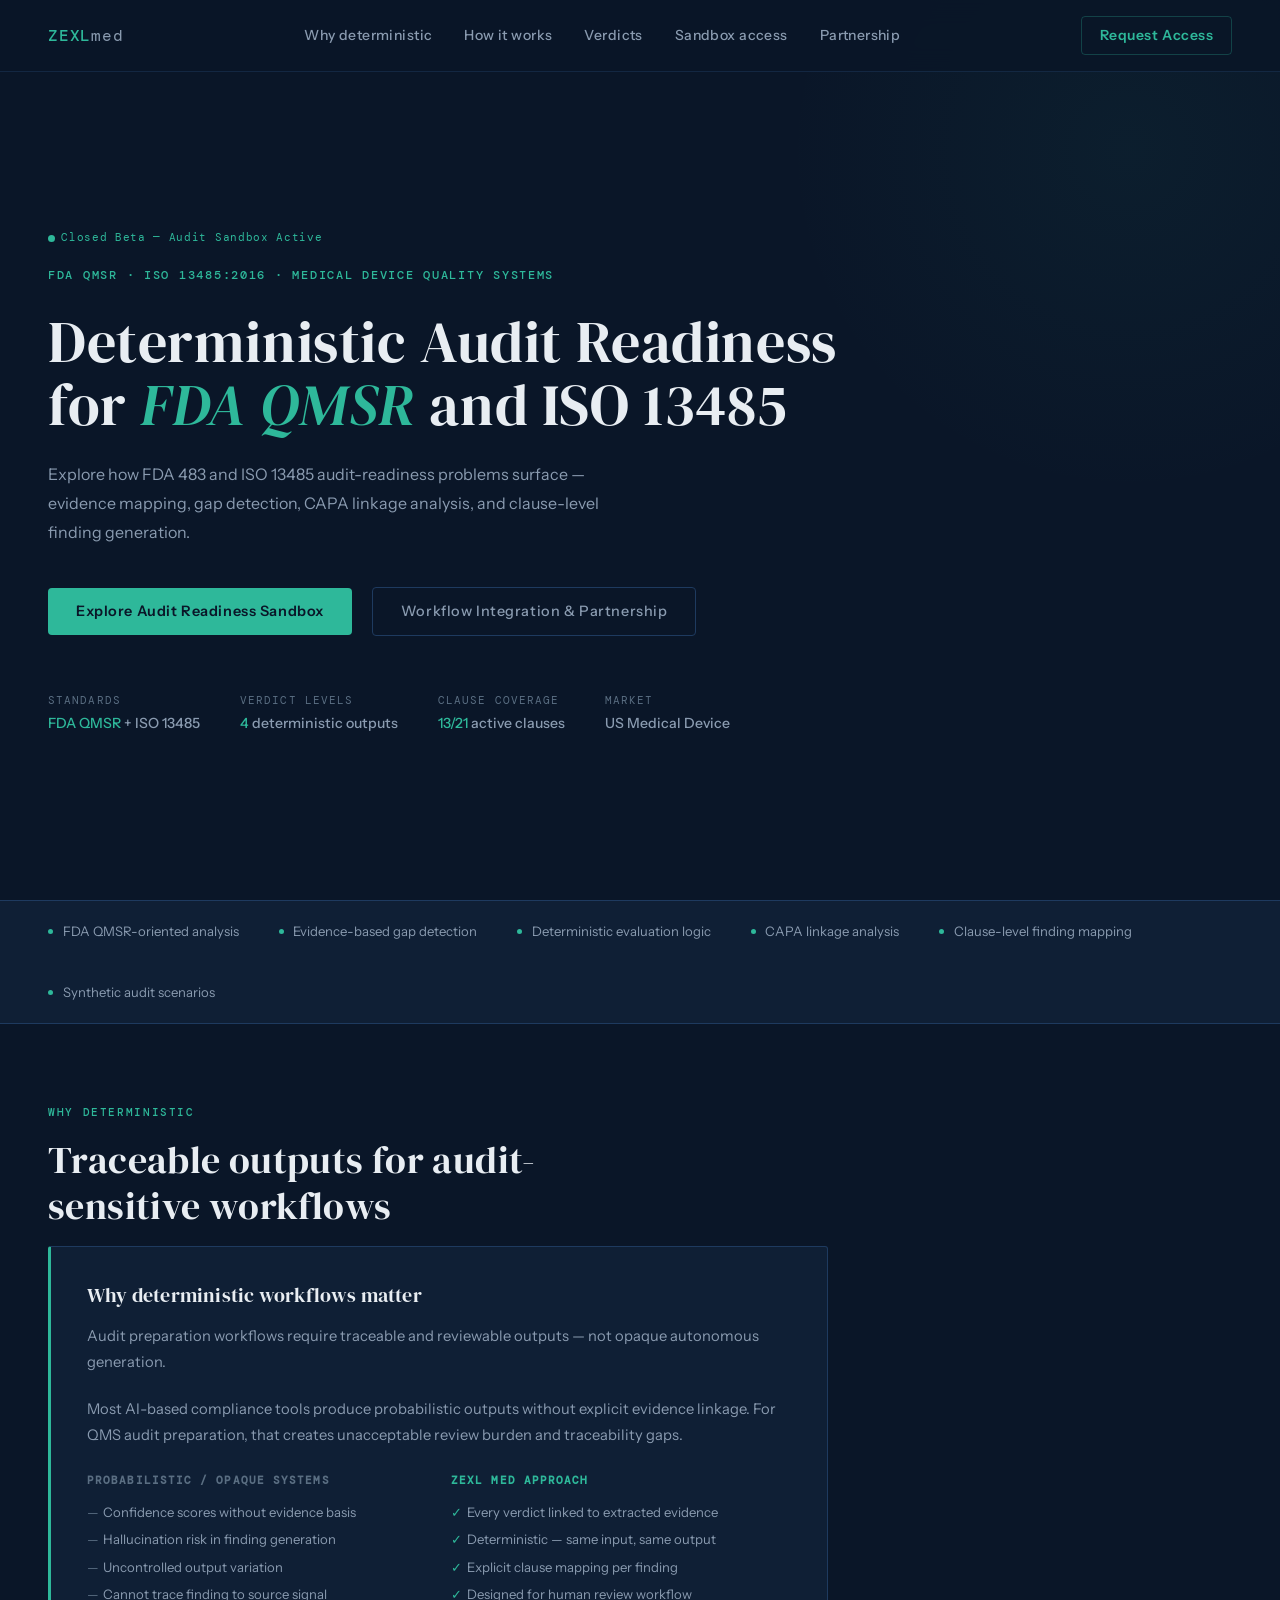
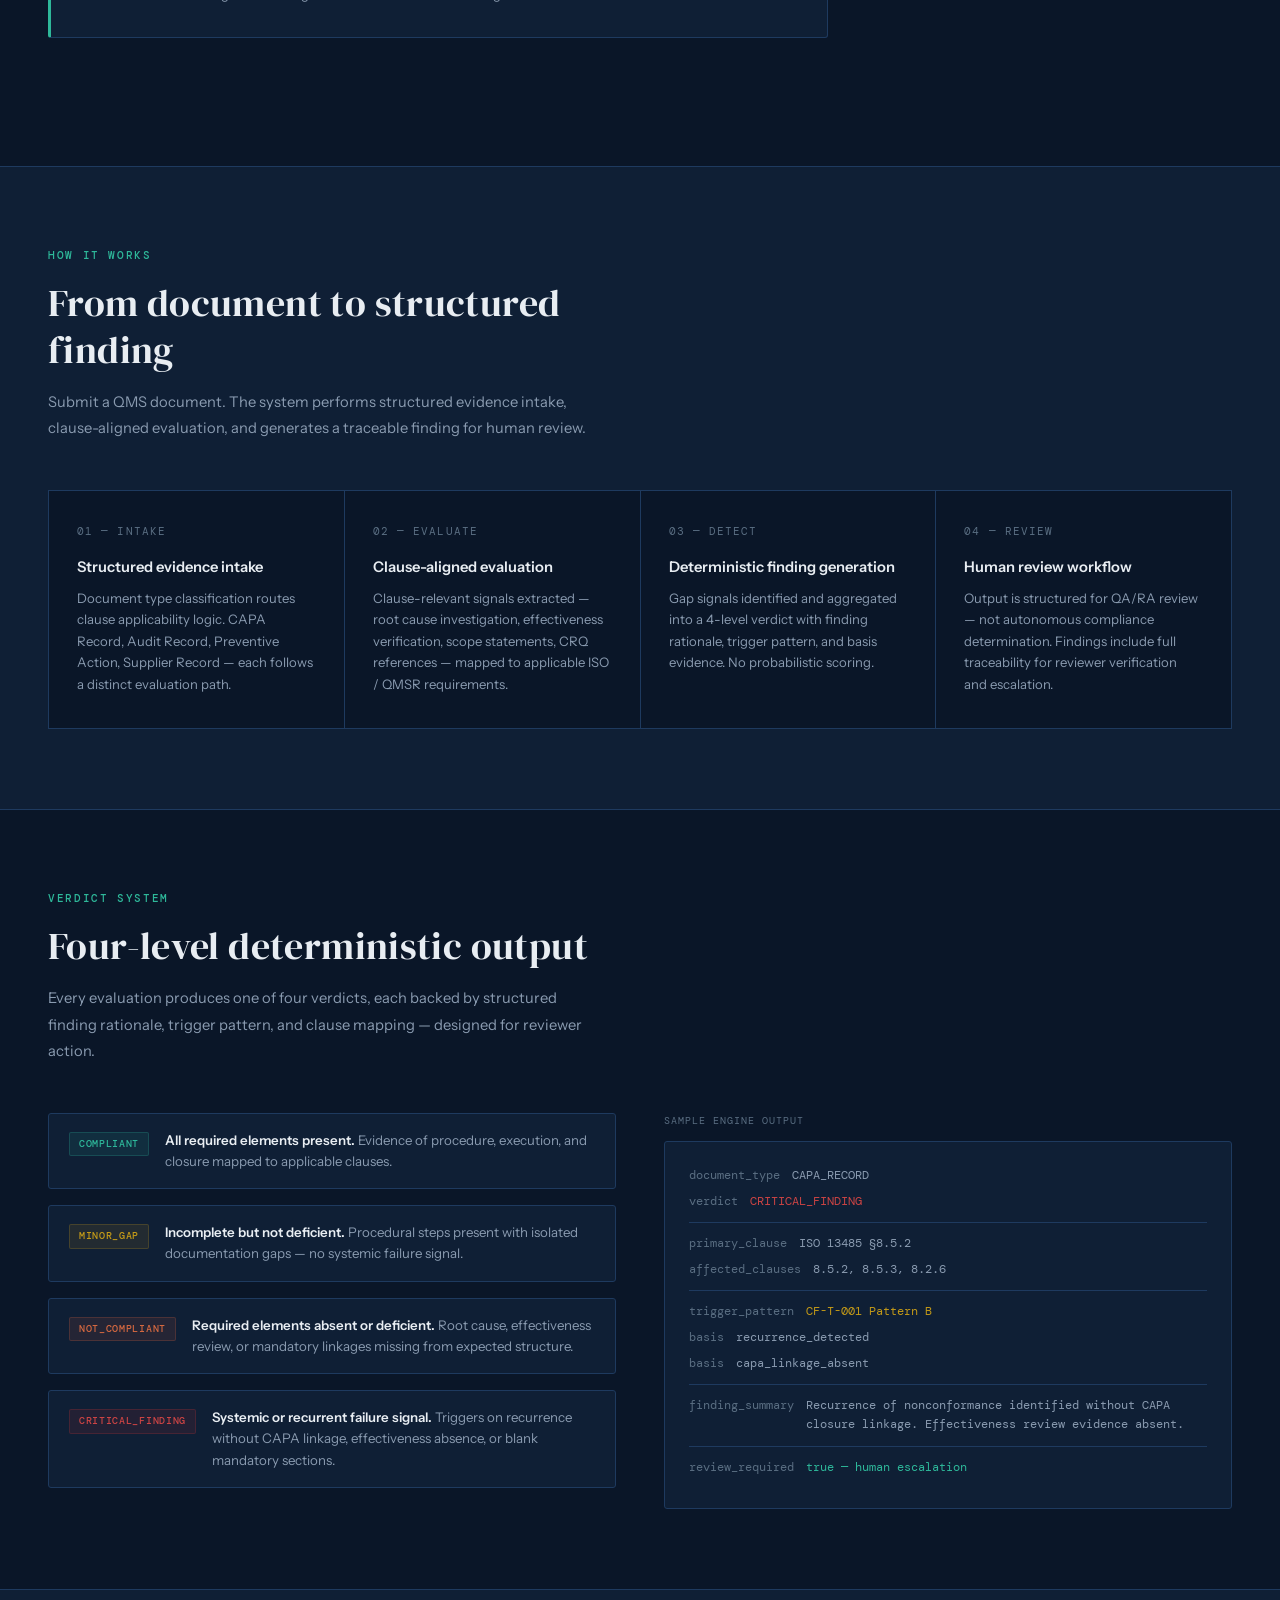
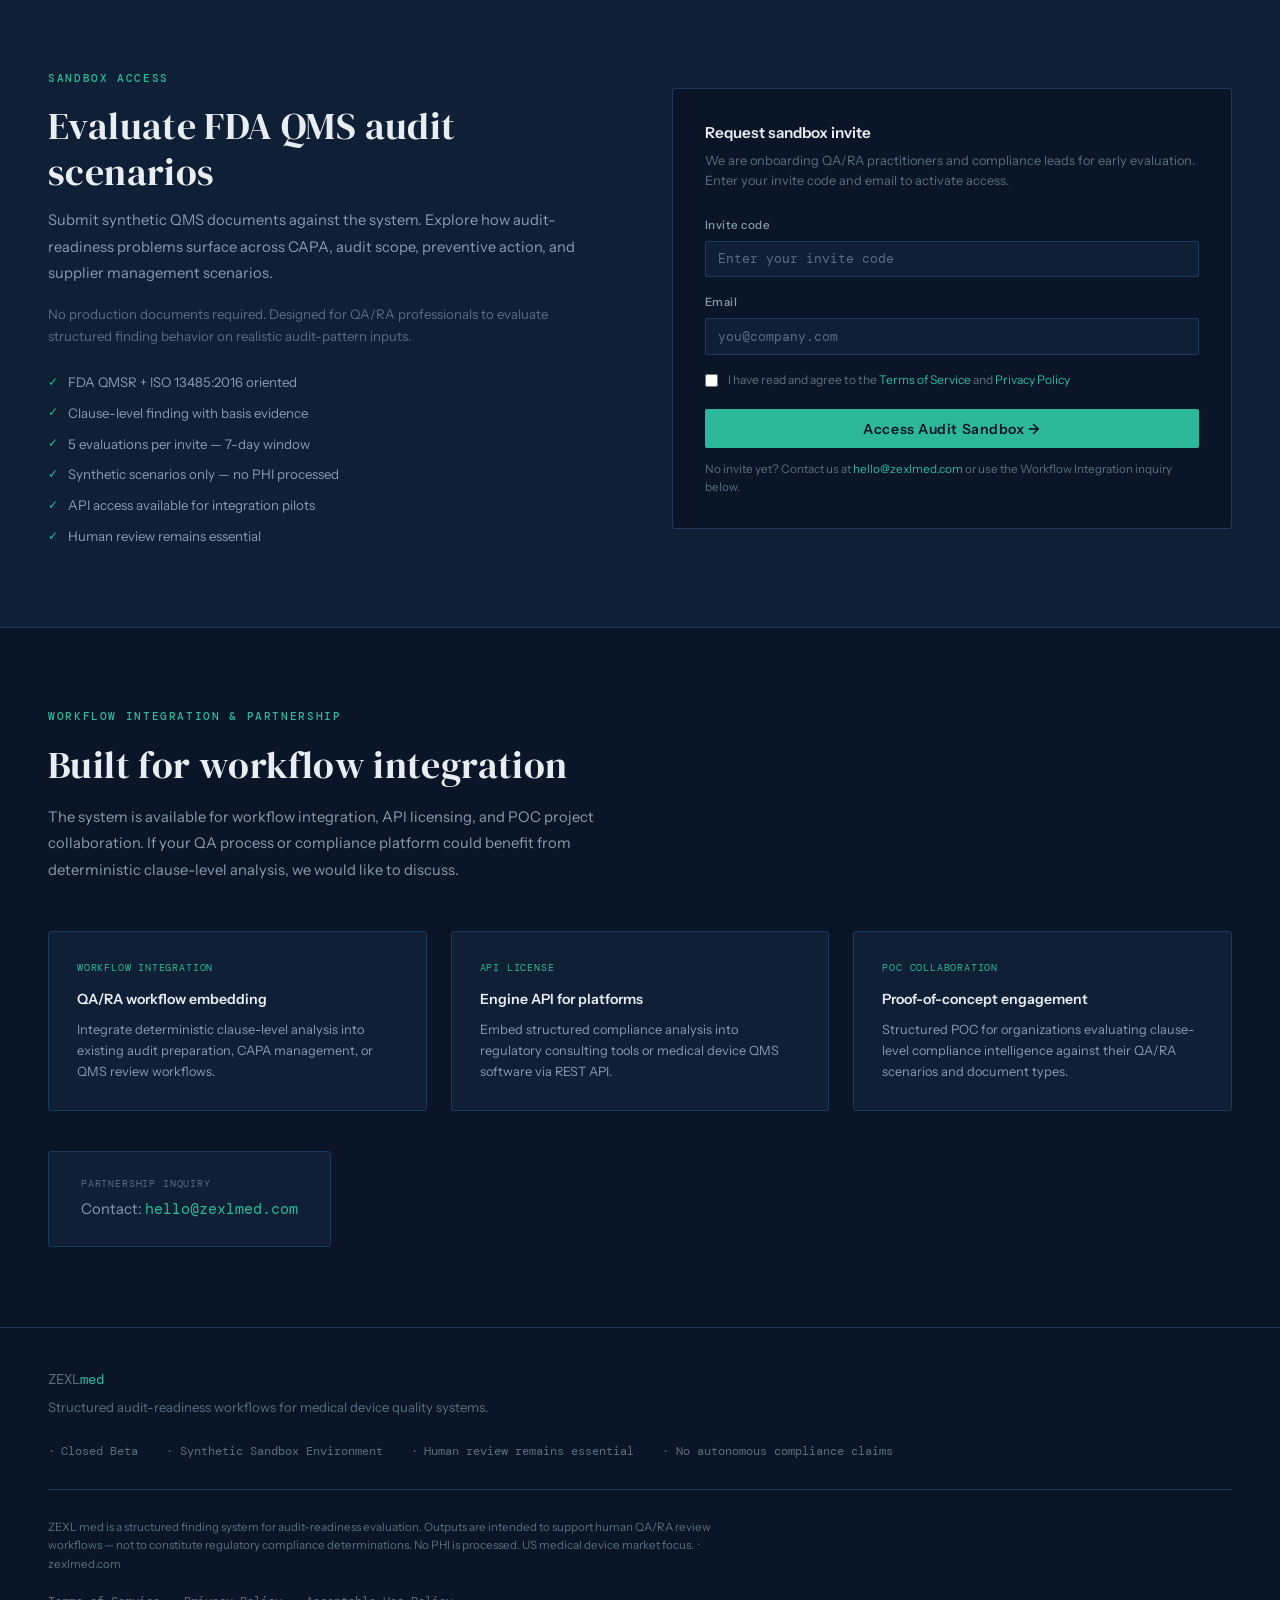
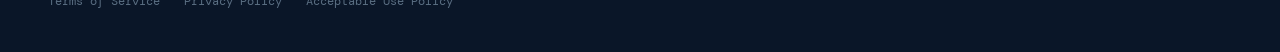
==== index.html @ 5bd6a192 "fix(app): redirect regardless of hash + auth UX clarity" ====
<!DOCTYPE html>
<html lang="en">
<head>
<meta charset="UTF-8">
<meta name="viewport" content="width=device-width, initial-scale=1.0">
<title>ZEXL med — Audit Readiness for FDA QMSR / ISO 13485</title>
<link rel="preconnect" href="https://fonts.googleapis.com">
<link href="https://fonts.googleapis.com/css2?family=DM+Serif+Display:ital@0;1&family=DM+Mono:wght@400;500&family=Instrument+Sans:wght@400;500;600&display=swap" rel="stylesheet">
<style>
*,*::before,*::after{box-sizing:border-box;margin:0;padding:0}
:root{
  --navy:#0a1628;
  --navy-mid:#112240;
  --navy-light:#1e3a5f;
  --steel:#2a4a6b;
  --accent:#2eb89a;
  --accent-dim:#25967e;
  --accent-glow:rgba(46,184,154,0.10);
  --text-primary:#e8edf2;
  --text-secondary:#8a9bb0;
  --text-muted:#5a6e82;
  --border:#1e3a5f;
  --border-accent:rgba(46,184,154,0.28);
  --card-bg:#0f1f35;
  --serif:'DM Serif Display',Georgia,serif;
  --mono:'DM Mono',monospace;
  --sans:'Instrument Sans',sans-serif;
}
html{scroll-behavior:smooth}
body{background:var(--navy);color:var(--text-primary);font-family:var(--sans);font-size:16px;line-height:1.6;min-height:100vh}

nav{position:fixed;top:0;left:0;right:0;z-index:100;display:flex;align-items:center;justify-content:space-between;padding:1rem 3rem;background:rgba(10,22,40,0.92);backdrop-filter:blur(12px);border-bottom:1px solid rgba(30,58,95,0.5)}
.nav-logo{font-family:var(--mono);font-size:1rem;font-weight:500;color:var(--accent);letter-spacing:0.05em}
.nav-logo span{color:var(--text-secondary);font-weight:400}
.nav-links{display:flex;align-items:center;gap:2rem}
.nav-links a{color:var(--text-secondary);text-decoration:none;font-size:0.875rem;font-weight:500;letter-spacing:0.03em;transition:color 0.2s}
.nav-links a:hover{color:var(--text-primary)}
.nav-cta{background:transparent;border:1px solid var(--border-accent);color:var(--accent);padding:0.45rem 1.1rem;border-radius:4px;font-family:var(--sans);font-size:0.875rem;font-weight:600;cursor:pointer;letter-spacing:0.04em;transition:all 0.2s;text-decoration:none}
.nav-cta:hover{background:var(--accent-glow)}

.hero{min-height:100vh;display:flex;flex-direction:column;justify-content:center;padding:8rem 3rem 4rem;position:relative;overflow:hidden}
.hero::before{content:'';position:absolute;top:-200px;right:-200px;width:700px;height:700px;background:radial-gradient(circle,rgba(46,184,154,0.05) 0%,transparent 70%);pointer-events:none}
.hero-eyebrow{font-family:var(--mono);font-size:0.72rem;font-weight:500;color:var(--accent);letter-spacing:0.15em;text-transform:uppercase;margin-bottom:1.5rem}
.status-pill{display:inline-flex;align-items:center;gap:0.4rem;font-family:var(--mono);font-size:0.7rem;color:var(--accent);letter-spacing:0.06em;margin-bottom:1.25rem}
.status-dot{width:7px;height:7px;border-radius:50%;background:var(--accent);animation:pulse 2.5s infinite}
@keyframes pulse{0%,100%{opacity:1}50%{opacity:0.35}}
.hero-title{font-family:var(--serif);font-size:clamp(2.4rem,4.5vw,3.75rem);font-weight:300;letter-spacing:0.01em;line-height:1.1;color:var(--text-primary);max-width:820px;margin-bottom:1.5rem}
.hero-title em{font-style:italic;color:var(--accent)}
.hero-sub{font-size:1rem;color:var(--text-secondary);max-width:560px;line-height:1.8;margin-bottom:2.5rem}
.hero-actions{display:flex;align-items:center;gap:1.25rem;flex-wrap:wrap}
.btn-primary{background:var(--accent);color:var(--navy);padding:0.75rem 1.75rem;border-radius:4px;font-family:var(--sans);font-size:0.9rem;font-weight:600;cursor:pointer;border:none;letter-spacing:0.04em;transition:all 0.2s;text-decoration:none;display:inline-block}
.btn-primary:hover{background:#35cead;transform:translateY(-1px)}
.btn-secondary{background:transparent;border:1px solid var(--border);color:var(--text-secondary);padding:0.75rem 1.75rem;border-radius:4px;font-family:var(--sans);font-size:0.9rem;font-weight:500;cursor:pointer;letter-spacing:0.04em;transition:all 0.2s;text-decoration:none;display:inline-block}
.btn-secondary:hover{border-color:var(--text-muted);color:var(--text-primary)}
.hero-meta{margin-top:3.5rem;display:flex;gap:2.5rem;flex-wrap:wrap}
.hero-meta-item{display:flex;flex-direction:column;gap:0.2rem}
.hero-meta-label{font-family:var(--mono);font-size:0.68rem;color:var(--text-muted);letter-spacing:0.1em;text-transform:uppercase}
.hero-meta-val{font-size:0.88rem;color:var(--text-secondary);font-weight:500}
.hero-meta-val .hl{color:var(--accent)}

.signal-strip{border-top:1px solid var(--border);border-bottom:1px solid var(--border);padding:1.25rem 3rem;display:flex;gap:2.5rem;flex-wrap:wrap;align-items:center;background:var(--card-bg)}
.signal-item{display:flex;align-items:center;gap:0.6rem;font-size:0.82rem;color:var(--text-secondary)}
.signal-dot{width:5px;height:5px;border-radius:50%;background:var(--accent);flex-shrink:0}

section{padding:5rem 3rem}
.section-label{font-family:var(--mono);font-size:0.68rem;font-weight:500;color:var(--accent);letter-spacing:0.15em;text-transform:uppercase;margin-bottom:1rem}
.section-title{font-family:var(--serif);font-size:clamp(1.7rem,3vw,2.4rem);font-weight:300;letter-spacing:0.01em;line-height:1.2;color:var(--text-primary);max-width:600px;margin-bottom:1rem}
.section-body{font-size:0.92rem;color:var(--text-secondary);max-width:560px;line-height:1.8;margin-bottom:3rem}

.why-box{background:var(--card-bg);border:1px solid var(--border);border-left:3px solid var(--accent);border-radius:3px;padding:2rem 2.25rem;max-width:780px;margin-bottom:3rem}
.why-box h3{font-family:var(--serif);font-size:1.25rem;font-weight:300;letter-spacing:0.01em;color:var(--text-primary);margin-bottom:0.75rem}
.why-box p{font-size:0.92rem;color:var(--text-secondary);line-height:1.8;margin-bottom:1.25rem}
.why-box p:last-child{margin-bottom:0}
.why-compare{display:grid;grid-template-columns:1fr 1fr;gap:1.5rem;margin-top:1.5rem}
.why-col h4{font-family:var(--mono);font-size:0.68rem;letter-spacing:0.1em;text-transform:uppercase;margin-bottom:0.75rem}
.why-col.bad h4{color:var(--text-muted)}
.why-col.good h4{color:var(--accent)}
.why-col ul{list-style:none;display:flex;flex-direction:column;gap:0.4rem}
.why-col ul li{font-size:0.82rem;color:var(--text-secondary);padding-left:1rem;position:relative}
.why-col ul li::before{position:absolute;left:0}
.why-col.bad ul li::before{content:'—';color:var(--text-muted)}
.why-col.good ul li::before{content:'✓';color:var(--accent)}

.how-grid{display:grid;grid-template-columns:repeat(auto-fit,minmax(220px,1fr));gap:1px;background:var(--border);border:1px solid var(--border)}
.how-card{background:var(--navy);padding:2rem 1.75rem;position:relative}
.how-num{font-family:var(--mono);font-size:0.68rem;color:var(--text-muted);letter-spacing:0.1em;margin-bottom:1rem}
.how-title{font-size:0.92rem;font-weight:600;color:var(--text-primary);margin-bottom:0.5rem}
.how-body{font-size:0.82rem;color:var(--text-secondary);line-height:1.65}
.how-card::after{content:'';position:absolute;bottom:0;left:0;right:0;height:2px;background:transparent;transition:background 0.3s}
.how-card:hover::after{background:var(--accent)}

.verdict-layout{display:grid;grid-template-columns:1fr 1fr;gap:3rem;align-items:start}
.verdict-list{display:flex;flex-direction:column;gap:1rem}
.verdict-item{display:flex;align-items:flex-start;gap:1rem;padding:1rem 1.25rem;background:var(--card-bg);border:1px solid var(--border);border-radius:3px;transition:border-color 0.2s}
.verdict-item:hover{border-color:var(--steel)}
.verdict-badge{font-family:var(--mono);font-size:0.63rem;font-weight:500;letter-spacing:0.07em;padding:0.2rem 0.55rem;border-radius:2px;flex-shrink:0;margin-top:2px}
.v-compliant{background:rgba(46,184,154,0.1);color:var(--accent);border:1px solid rgba(46,184,154,0.22)}
.v-minor{background:rgba(210,160,20,0.1);color:#c49a18;border:1px solid rgba(210,160,20,0.2)}
.v-not{background:rgba(230,100,60,0.1);color:#d46840;border:1px solid rgba(230,100,60,0.2)}
.v-critical{background:rgba(210,50,50,0.1);color:#cc4444;border:1px solid rgba(210,50,50,0.2)}
.verdict-desc{font-size:0.83rem;color:var(--text-secondary);line-height:1.6}
.verdict-desc strong{color:var(--text-primary);font-weight:600}
.output-panel{background:var(--card-bg);border:1px solid var(--border);border-radius:3px;padding:1.5rem;font-family:var(--mono);font-size:0.78rem;color:var(--text-secondary)}
.output-panel .line{display:flex;gap:0.75rem;margin-bottom:0.45rem;line-height:1.5}
.output-panel .key{color:var(--text-muted);flex-shrink:0}
.output-panel .val.accent{color:var(--accent)}
.output-panel .val.warn{color:#c49a18}
.output-panel .val.danger{color:#cc4444}
.output-panel .divider{border:none;border-top:1px solid var(--border);margin:0.7rem 0}
.output-label{font-family:var(--mono);font-size:0.63rem;color:var(--text-muted);letter-spacing:0.1em;text-transform:uppercase;margin-bottom:0.75rem}

.access-section{background:var(--card-bg);border-top:1px solid var(--border);border-bottom:1px solid var(--border)}
.access-inner{display:grid;grid-template-columns:1fr 1fr;gap:4rem;align-items:center}
.access-form{background:var(--navy);border:1px solid var(--border);border-radius:3px;padding:2rem}
.form-title{font-size:0.95rem;font-weight:600;color:var(--text-primary);margin-bottom:0.35rem}
.form-sub{font-size:0.8rem;color:var(--text-muted);margin-bottom:1.5rem;line-height:1.6}
.field{margin-bottom:1rem}
.field label{display:block;font-size:0.72rem;font-weight:500;color:var(--text-secondary);margin-bottom:0.4rem;letter-spacing:0.04em}
.field input{width:100%;background:var(--card-bg);border:1px solid var(--border);border-radius:2px;padding:0.55rem 0.75rem;font-family:var(--mono);font-size:0.82rem;color:var(--text-primary);outline:none;transition:border-color 0.2s}
.field input:focus{border-color:var(--border-accent)}
.field input::placeholder{color:var(--text-muted)}
.btn-form{width:100%;background:var(--accent);color:var(--navy);padding:0.65rem;border:none;border-radius:2px;font-family:var(--sans);font-size:0.875rem;font-weight:600;cursor:pointer;letter-spacing:0.04em;transition:background 0.2s;margin-top:0.25rem}
.btn-form:hover{background:#35cead}
.form-note{font-size:0.73rem;color:var(--text-muted);margin-top:0.75rem;line-height:1.55}
.access-badges{display:flex;flex-direction:column;gap:0.6rem;margin-top:1.5rem}
.access-badge{display:flex;align-items:center;gap:0.65rem;font-size:0.83rem;color:var(--text-secondary)}
.access-badge::before{content:'✓';font-family:var(--mono);color:var(--accent);font-size:0.78rem;font-weight:500}

.partnership-grid{display:grid;grid-template-columns:repeat(auto-fit,minmax(240px,1fr));gap:1.5rem;margin-top:2.5rem}
.partner-card{background:var(--card-bg);border:1px solid var(--border);border-radius:3px;padding:1.75rem;transition:border-color 0.2s}
.partner-card:hover{border-color:var(--steel)}
.partner-card h4{font-size:0.88rem;font-weight:600;color:var(--text-primary);margin-bottom:0.5rem}
.partner-card p{font-size:0.8rem;color:var(--text-secondary);line-height:1.65}
.partner-tag{font-family:var(--mono);font-size:0.63rem;color:var(--accent);letter-spacing:0.08em;margin-bottom:0.75rem}

footer{padding:2.5rem 3rem;border-top:1px solid var(--border)}
.footer-top{display:flex;justify-content:space-between;align-items:flex-start;flex-wrap:wrap;gap:1.5rem;margin-bottom:1.75rem;padding-bottom:1.75rem;border-bottom:1px solid var(--border)}
.footer-logo{font-family:var(--mono);font-size:0.9rem;color:var(--text-muted)}
.footer-logo span{color:var(--accent)}
.footer-tagline{font-size:0.82rem;color:var(--text-muted);margin-top:0.35rem}
.footer-trust{display:flex;flex-wrap:wrap;gap:0.75rem 1.75rem}
.trust-item{font-size:0.75rem;color:var(--text-muted);font-family:var(--mono);display:flex;align-items:center;gap:0.4rem}
.trust-item::before{content:'·';color:var(--text-muted)}
.footer-bottom{font-size:0.72rem;color:var(--text-muted);line-height:1.6;max-width:700px}

#toast{position:fixed;bottom:2rem;right:2rem;background:var(--accent);color:var(--navy);padding:0.75rem 1.25rem;border-radius:4px;font-family:var(--mono);font-size:0.78rem;font-weight:500;opacity:0;transform:translateY(8px);transition:all 0.3s;pointer-events:none;z-index:200}
#toast.show{opacity:1;transform:translateY(0)}

@media(max-width:768px){
  nav{padding:1rem 1.5rem}
  .hero,.access-section,section,footer{padding-left:1.5rem;padding-right:1.5rem}
  .signal-strip{padding:1rem 1.5rem}
  .verdict-layout,.access-inner,.why-compare{grid-template-columns:1fr}
  .nav-links{display:none}
  .footer-top{flex-direction:column}
}
</style>
</head>
<body>

<nav>
  <div class="nav-logo">ZEXL<span>med</span></div>
  <div class="nav-links">
    <a href="#why">Why deterministic</a>
    <a href="#how">How it works</a>
    <a href="#verdicts">Verdicts</a>
    <a href="#access">Sandbox access</a>
    <a href="#partner">Partnership</a>
  </div>
  <a href="#access" class="nav-cta">Request Access</a>
</nav>

<section class="hero">
  <div class="status-pill"><span class="status-dot"></span>Closed Beta — Audit Sandbox Active</div>
  <div class="hero-eyebrow">FDA QMSR · ISO 13485:2016 · Medical Device Quality Systems</div>
  <h1 class="hero-title">Deterministic Audit Readiness<br>for <em>FDA QMSR</em> and ISO 13485</h1>
  <p class="hero-sub">Explore how FDA 483 and ISO 13485 audit-readiness problems surface — evidence mapping, gap detection, CAPA linkage analysis, and clause-level finding generation.</p>
  <div class="hero-actions">
    <a href="#access" class="btn-primary">Explore Audit Readiness Sandbox</a>
    <a href="#partner" class="btn-secondary">Workflow Integration &amp; Partnership</a>
  </div>
  <div class="hero-meta">
    <div class="hero-meta-item">
      <span class="hero-meta-label">Standards</span>
      <span class="hero-meta-val"><span class="hl">FDA QMSR</span> + ISO 13485</span>
    </div>
    <div class="hero-meta-item">
      <span class="hero-meta-label">Verdict levels</span>
      <span class="hero-meta-val"><span class="hl">4</span> deterministic outputs</span>
    </div>
    <div class="hero-meta-item">
      <span class="hero-meta-label">Clause coverage</span>
      <span class="hero-meta-val"><span class="hl">13/21</span> active clauses</span>
    </div>
    <div class="hero-meta-item">
      <span class="hero-meta-label">Market</span>
      <span class="hero-meta-val">US Medical Device</span>
    </div>
  </div>
</section>

<div class="signal-strip">
  <div class="signal-item"><span class="signal-dot"></span>FDA QMSR-oriented analysis</div>
  <div class="signal-item"><span class="signal-dot"></span>Evidence-based gap detection</div>
  <div class="signal-item"><span class="signal-dot"></span>Deterministic evaluation logic</div>
  <div class="signal-item"><span class="signal-dot"></span>CAPA linkage analysis</div>
  <div class="signal-item"><span class="signal-dot"></span>Clause-level finding mapping</div>
  <div class="signal-item"><span class="signal-dot"></span>Synthetic audit scenarios</div>
</div>

<section id="why">
  <div class="section-label">Why deterministic</div>
  <h2 class="section-title">Traceable outputs for audit-sensitive workflows</h2>
  <div class="why-box">
    <h3>Why deterministic workflows matter</h3>
    <p>Audit preparation workflows require traceable and reviewable outputs — not opaque autonomous generation.</p>
    <p>Most AI-based compliance tools produce probabilistic outputs without explicit evidence linkage. For QMS audit preparation, that creates unacceptable review burden and traceability gaps.</p>
    <div class="why-compare">
      <div class="why-col bad">
        <h4>Probabilistic / opaque systems</h4>
        <ul>
          <li>Confidence scores without evidence basis</li>
          <li>Hallucination risk in finding generation</li>
          <li>Uncontrolled output variation</li>
          <li>Cannot trace finding to source signal</li>
        </ul>
      </div>
      <div class="why-col good">
        <h4>ZEXL med approach</h4>
        <ul>
          <li>Every verdict linked to extracted evidence</li>
          <li>Deterministic — same input, same output</li>
          <li>Explicit clause mapping per finding</li>
          <li>Designed for human review workflow</li>
        </ul>
      </div>
    </div>
  </div>
</section>

<section id="how" style="background:var(--card-bg);border-top:1px solid var(--border);border-bottom:1px solid var(--border)">
  <div class="section-label">How it works</div>
  <h2 class="section-title">From document to structured finding</h2>
  <p class="section-body">Submit a QMS document. The system performs structured evidence intake, clause-aligned evaluation, and generates a traceable finding for human review.</p>
  <div class="how-grid">
    <div class="how-card">
      <div class="how-num">01 — INTAKE</div>
      <div class="how-title">Structured evidence intake</div>
      <div class="how-body">Document type classification routes clause applicability logic. CAPA Record, Audit Record, Preventive Action, Supplier Record — each follows a distinct evaluation path.</div>
    </div>
    <div class="how-card">
      <div class="how-num">02 — EVALUATE</div>
      <div class="how-title">Clause-aligned evaluation</div>
      <div class="how-body">Clause-relevant signals extracted — root cause investigation, effectiveness verification, scope statements, CRQ references — mapped to applicable ISO / QMSR requirements.</div>
    </div>
    <div class="how-card">
      <div class="how-num">03 — DETECT</div>
      <div class="how-title">Deterministic finding generation</div>
      <div class="how-body">Gap signals identified and aggregated into a 4-level verdict with finding rationale, trigger pattern, and basis evidence. No probabilistic scoring.</div>
    </div>
    <div class="how-card">
      <div class="how-num">04 — REVIEW</div>
      <div class="how-title">Human review workflow</div>
      <div class="how-body">Output is structured for QA/RA review — not autonomous compliance determination. Findings include full traceability for reviewer verification and escalation.</div>
    </div>
  </div>
</section>

<section id="verdicts">
  <div class="section-label">Verdict system</div>
  <h2 class="section-title">Four-level deterministic output</h2>
  <p class="section-body">Every evaluation produces one of four verdicts, each backed by structured finding rationale, trigger pattern, and clause mapping — designed for reviewer action.</p>
  <div class="verdict-layout">
    <div class="verdict-list">
      <div class="verdict-item">
        <span class="verdict-badge v-compliant">COMPLIANT</span>
        <div class="verdict-desc"><strong>All required elements present.</strong> Evidence of procedure, execution, and closure mapped to applicable clauses.</div>
      </div>
      <div class="verdict-item">
        <span class="verdict-badge v-minor">MINOR_GAP</span>
        <div class="verdict-desc"><strong>Incomplete but not deficient.</strong> Procedural steps present with isolated documentation gaps — no systemic failure signal.</div>
      </div>
      <div class="verdict-item">
        <span class="verdict-badge v-not">NOT_COMPLIANT</span>
        <div class="verdict-desc"><strong>Required elements absent or deficient.</strong> Root cause, effectiveness review, or mandatory linkages missing from expected structure.</div>
      </div>
      <div class="verdict-item">
        <span class="verdict-badge v-critical">CRITICAL_FINDING</span>
        <div class="verdict-desc"><strong>Systemic or recurrent failure signal.</strong> Triggers on recurrence without CAPA linkage, effectiveness absence, or blank mandatory sections.</div>
      </div>
    </div>
    <div>
      <div class="output-label">Sample engine output</div>
      <div class="output-panel">
        <div class="line"><span class="key">document_type</span><span class="val">CAPA_RECORD</span></div>
        <div class="line"><span class="key">verdict</span><span class="val danger">CRITICAL_FINDING</span></div>
        <hr class="divider">
        <div class="line"><span class="key">primary_clause</span><span class="val">ISO 13485 §8.5.2</span></div>
        <div class="line"><span class="key">affected_clauses</span><span class="val">8.5.2, 8.5.3, 8.2.6</span></div>
        <hr class="divider">
        <div class="line"><span class="key">trigger_pattern</span><span class="val warn">CF-T-001 Pattern B</span></div>
        <div class="line"><span class="key">basis</span><span class="val">recurrence_detected</span></div>
        <div class="line"><span class="key">basis</span><span class="val">capa_linkage_absent</span></div>
        <hr class="divider">
        <div class="line"><span class="key">finding_summary</span><span class="val" style="white-space:normal;line-height:1.55">Recurrence of nonconformance identified without CAPA closure linkage. Effectiveness review evidence absent.</span></div>
        <hr class="divider">
        <div class="line"><span class="key">review_required</span><span class="val accent">true — human escalation</span></div>
      </div>
    </div>
  </div>
</section>

<section id="access" class="access-section">
  <div class="access-inner">
    <div>
      <div class="section-label">Sandbox access</div>
      <h2 class="section-title" style="margin-bottom:0.75rem">Evaluate FDA QMS audit scenarios</h2>
      <p style="font-size:0.92rem;color:var(--text-secondary);line-height:1.8;margin-bottom:1rem">Submit synthetic QMS documents against the system. Explore how audit-readiness problems surface across CAPA, audit scope, preventive action, and supplier management scenarios.</p>
      <p style="font-size:0.83rem;color:var(--text-muted);line-height:1.7">No production documents required. Designed for QA/RA professionals to evaluate structured finding behavior on realistic audit-pattern inputs.</p>
      <div class="access-badges">
        <div class="access-badge">FDA QMSR + ISO 13485:2016 oriented</div>
        <div class="access-badge">Clause-level finding with basis evidence</div>
        <div class="access-badge">5 evaluations per invite — 7-day window</div>
        <div class="access-badge">Synthetic scenarios only — no PHI processed</div>
        <div class="access-badge">API access available for integration pilots</div>
        <div class="access-badge">Human review remains essential</div>
      </div>
    </div>
    <div class="access-form">
      <div class="form-title">Request sandbox invite</div>
      <div class="form-sub">We are onboarding QA/RA practitioners and compliance leads for early evaluation. Enter your invite code and email to activate access.</div>
      <div class="field">
        <label>Invite code</label>
        <input type="text" id="invite-input" placeholder="Enter your invite code" autocomplete="off">
      </div>
      <div class="field">
        <label>Email</label>
        <input type="email" id="email-input" placeholder="you@company.com" autocomplete="email">
      </div>
      <div style="margin-bottom:1rem;display:flex;align-items:flex-start;gap:0.6rem">
        <input type="checkbox" id="consent-check" style="margin-top:3px;accent-color:var(--accent);flex-shrink:0">
        <label for="consent-check" style="font-size:0.75rem;color:var(--text-muted);line-height:1.55;cursor:pointer">
          I have read and agree to the
          <a href="legal/tos.html" target="_blank" style="color:var(--accent);text-decoration:none">Terms of Service</a>
          and
          <a href="legal/privacy.html" target="_blank" style="color:var(--accent);text-decoration:none">Privacy Policy</a>
        </label>
      </div>
      <button class="btn-form" onclick="redeemInvite()">Access Audit Sandbox &rarr;</button>
      <div class="form-note">No invite yet? Contact us at <a href="mailto:hello@zexlmed.com" style="color:var(--accent);text-decoration:none">hello@zexlmed.com</a> or use the Workflow Integration inquiry below.</div>
    </div>
  </div>
</section>

<section id="partner">
  <div class="section-label">Workflow integration &amp; partnership</div>
  <h2 class="section-title">Built for workflow integration</h2>
  <p class="section-body">The system is available for workflow integration, API licensing, and POC project collaboration. If your QA process or compliance platform could benefit from deterministic clause-level analysis, we would like to discuss.</p>
  <div class="partnership-grid">
    <div class="partner-card">
      <div class="partner-tag">WORKFLOW INTEGRATION</div>
      <h4>QA/RA workflow embedding</h4>
      <p>Integrate deterministic clause-level analysis into existing audit preparation, CAPA management, or QMS review workflows.</p>
    </div>
    <div class="partner-card">
      <div class="partner-tag">API LICENSE</div>
      <h4>Engine API for platforms</h4>
      <p>Embed structured compliance analysis into regulatory consulting tools or medical device QMS software via REST API.</p>
    </div>
    <div class="partner-card">
      <div class="partner-tag">POC COLLABORATION</div>
      <h4>Proof-of-concept engagement</h4>
      <p>Structured POC for organizations evaluating clause-level compliance intelligence against their QA/RA scenarios and document types.</p>
    </div>
  </div>
  <div style="margin-top:2.5rem;padding:1.5rem 2rem;background:var(--card-bg);border:1px solid var(--border);border-radius:3px;display:inline-block">
    <div style="font-family:var(--mono);font-size:0.65rem;color:var(--text-muted);letter-spacing:0.08em;margin-bottom:0.35rem">PARTNERSHIP INQUIRY</div>
    <div style="font-size:0.92rem;color:var(--text-secondary)">Contact: <a href="mailto:hello@zexlmed.com" style="color:var(--accent);font-family:var(--mono);text-decoration:none">hello@zexlmed.com</a></div>
  </div>
</section>

<footer>
  <div class="footer-top">
    <div>
      <div class="footer-logo">ZEXL<span>med</span></div>
      <div class="footer-tagline">Structured audit-readiness workflows for medical device quality systems.</div>
    </div>
    <div class="footer-trust">
      <div class="trust-item">Closed Beta</div>
      <div class="trust-item">Synthetic Sandbox Environment</div>
      <div class="trust-item">Human review remains essential</div>
      <div class="trust-item">No autonomous compliance claims</div>
    </div>
  </div>
  <div class="footer-bottom">
    ZEXL med is a structured finding system for audit-readiness evaluation. Outputs are intended to support human QA/RA review workflows — not to constitute regulatory compliance determinations. No PHI is processed. US medical device market focus. &nbsp;&middot;&nbsp; zexlmed.com
  </div>
  <div style="margin-top:1.25rem;display:flex;gap:1.5rem;flex-wrap:wrap">
    <a href="legal/tos.html" style="font-size:0.72rem;color:var(--text-muted);font-family:var(--mono);text-decoration:none;transition:color 0.2s" onmouseover="this.style.color='var(--accent)'" onmouseout="this.style.color='var(--text-muted)'">Terms of Service</a>
    <a href="legal/privacy.html" style="font-size:0.72rem;color:var(--text-muted);font-family:var(--mono);text-decoration:none;transition:color 0.2s" onmouseover="this.style.color='var(--accent)'" onmouseout="this.style.color='var(--text-muted)'">Privacy Policy</a>
    <a href="legal/aup.html" style="font-size:0.72rem;color:var(--text-muted);font-family:var(--mono);text-decoration:none;transition:color 0.2s" onmouseover="this.style.color='var(--accent)'" onmouseout="this.style.color='var(--text-muted)'">Acceptable Use Policy</a>
  </div>
</footer>

<div id="toast"></div>

<script>
const _existingKey = localStorage.getItem('zexl_api_key');
if (_existingKey) {
  window.location.href = 'app.html';
}
function showToast(msg,ok){
  var t=document.getElementById('toast');
  t.textContent=msg;
  t.style.background=ok?'var(--accent)':'#cc4444';
  t.style.color=ok?'var(--navy)':'#fff';
  t.classList.add('show');
  setTimeout(function(){t.classList.remove('show');},3200);
}
async function redeemInvite(){
  var code=document.getElementById('invite-input').value.trim();
  var email=document.getElementById('email-input').value.trim();
  var consent=document.getElementById('consent-check').checked;
  if(!code){showToast('Enter an invite code',false);return;}
  if(!email||!/^[^\s@]+@[^\s@]+\.[^\s@]+$/.test(email)){showToast('Enter a valid email address',false);return;}
  if(!consent){showToast('Please accept the Terms of Service and Privacy Policy to continue',false);return;}
  var btn=document.querySelector('.btn-form');
  btn.textContent='Verifying...';btn.disabled=true;
  try{
    var r=await fetch('https://zexl-med-core-production.up.railway.app/invite/redeem',{
      method:'POST',headers:{'Content-Type':'application/json'},
      body:JSON.stringify({code:code,email:email})
    });
    var d=await r.json();
    if(r.ok){
      localStorage.setItem('zexl_api_key', d.api_key);
      window.location.href = 'app.html';
    }
    else showToast(d.detail||'Invalid or expired invite code',false);
  }catch(e){showToast('Connection error — please try again',false);}
  btn.textContent='Access Audit Sandbox \u2192';btn.disabled=false;
}
document.getElementById('invite-input').addEventListener('keydown',function(e){if(e.key==='Enter')redeemInvite();});
</script>
</body>
</html>
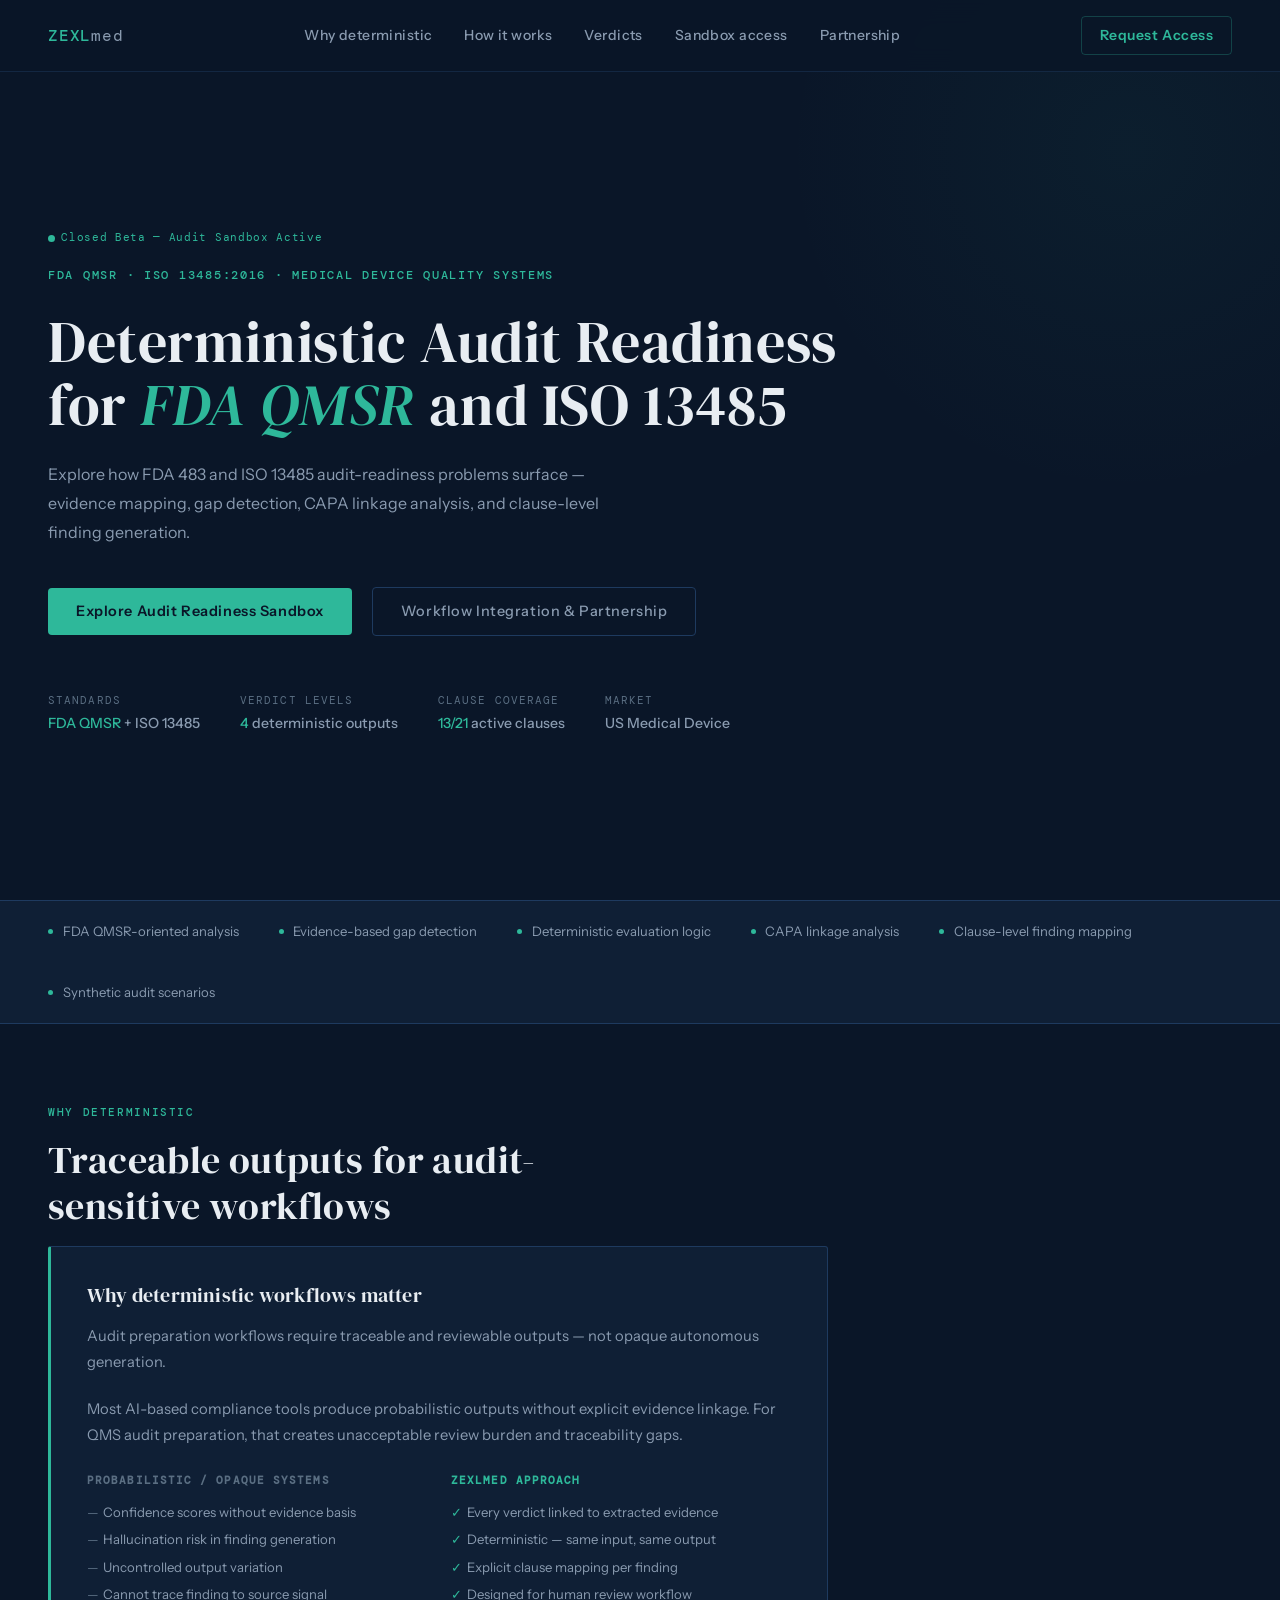
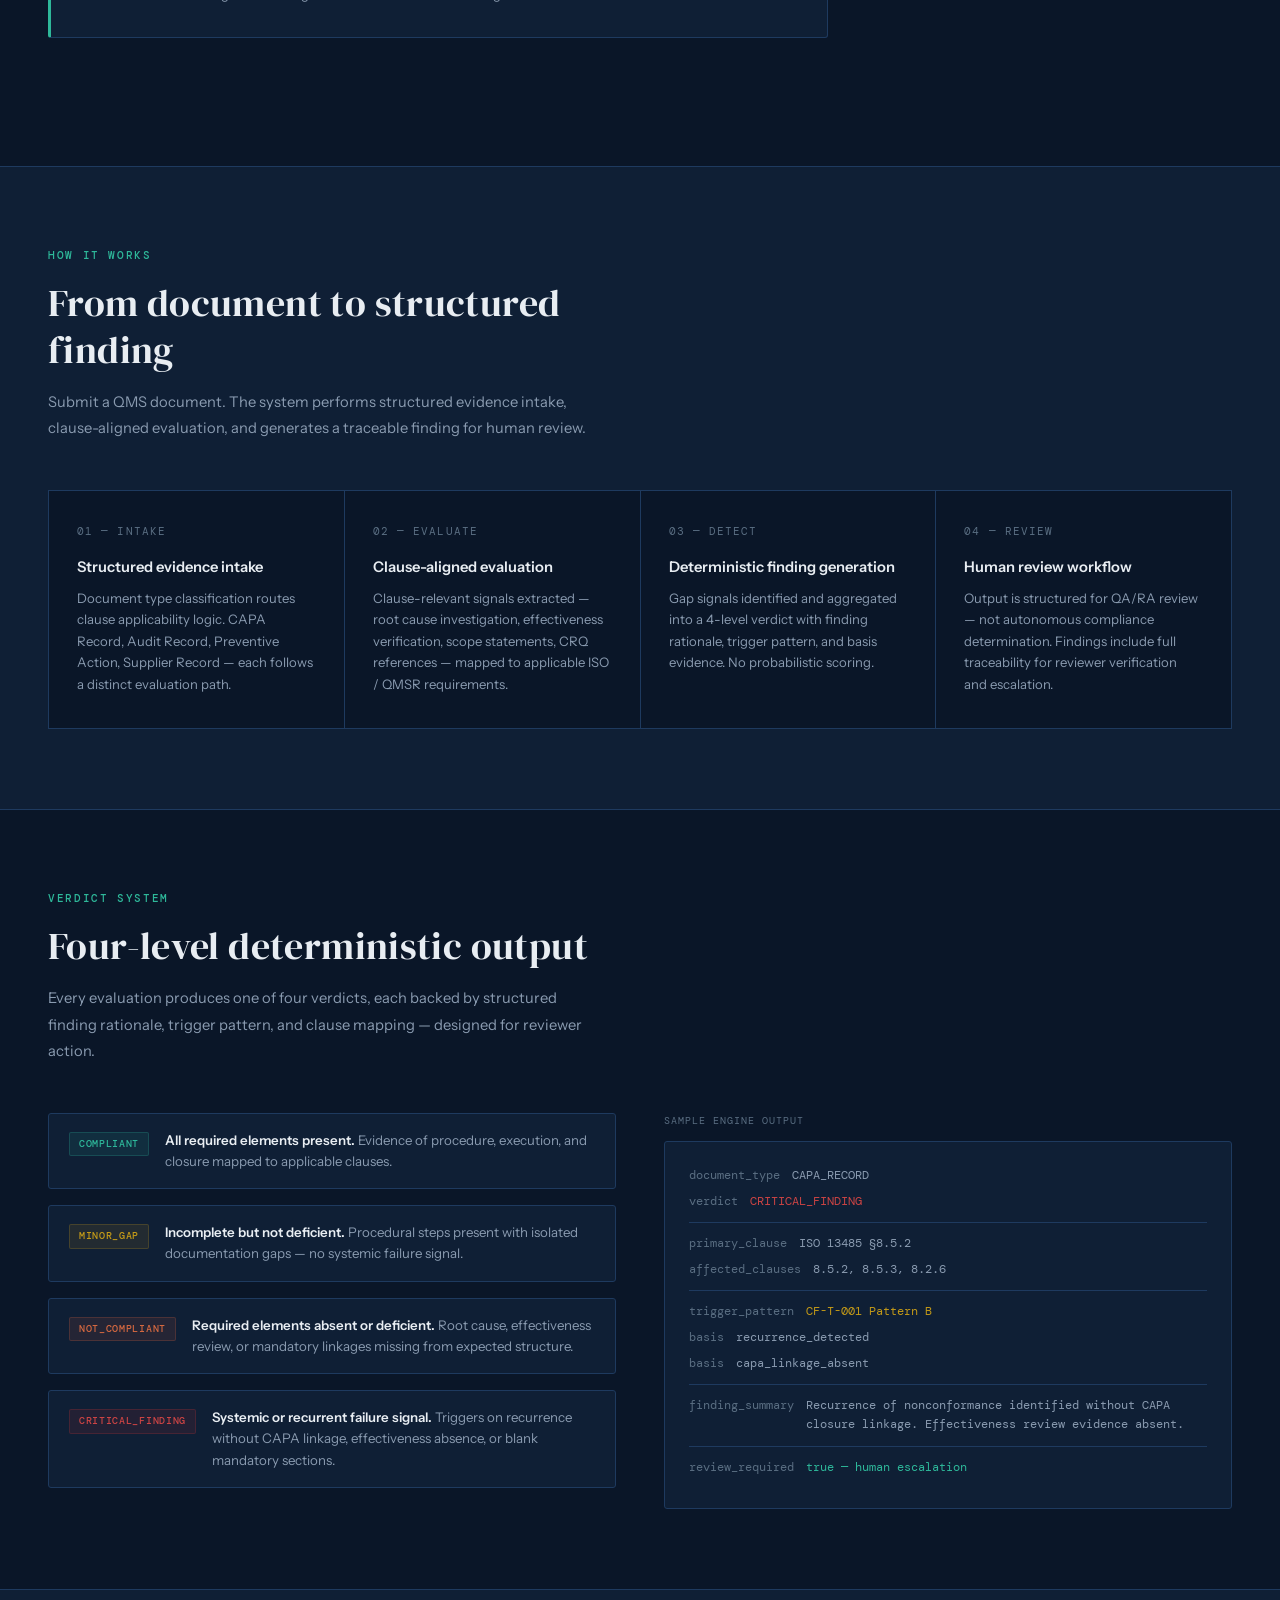
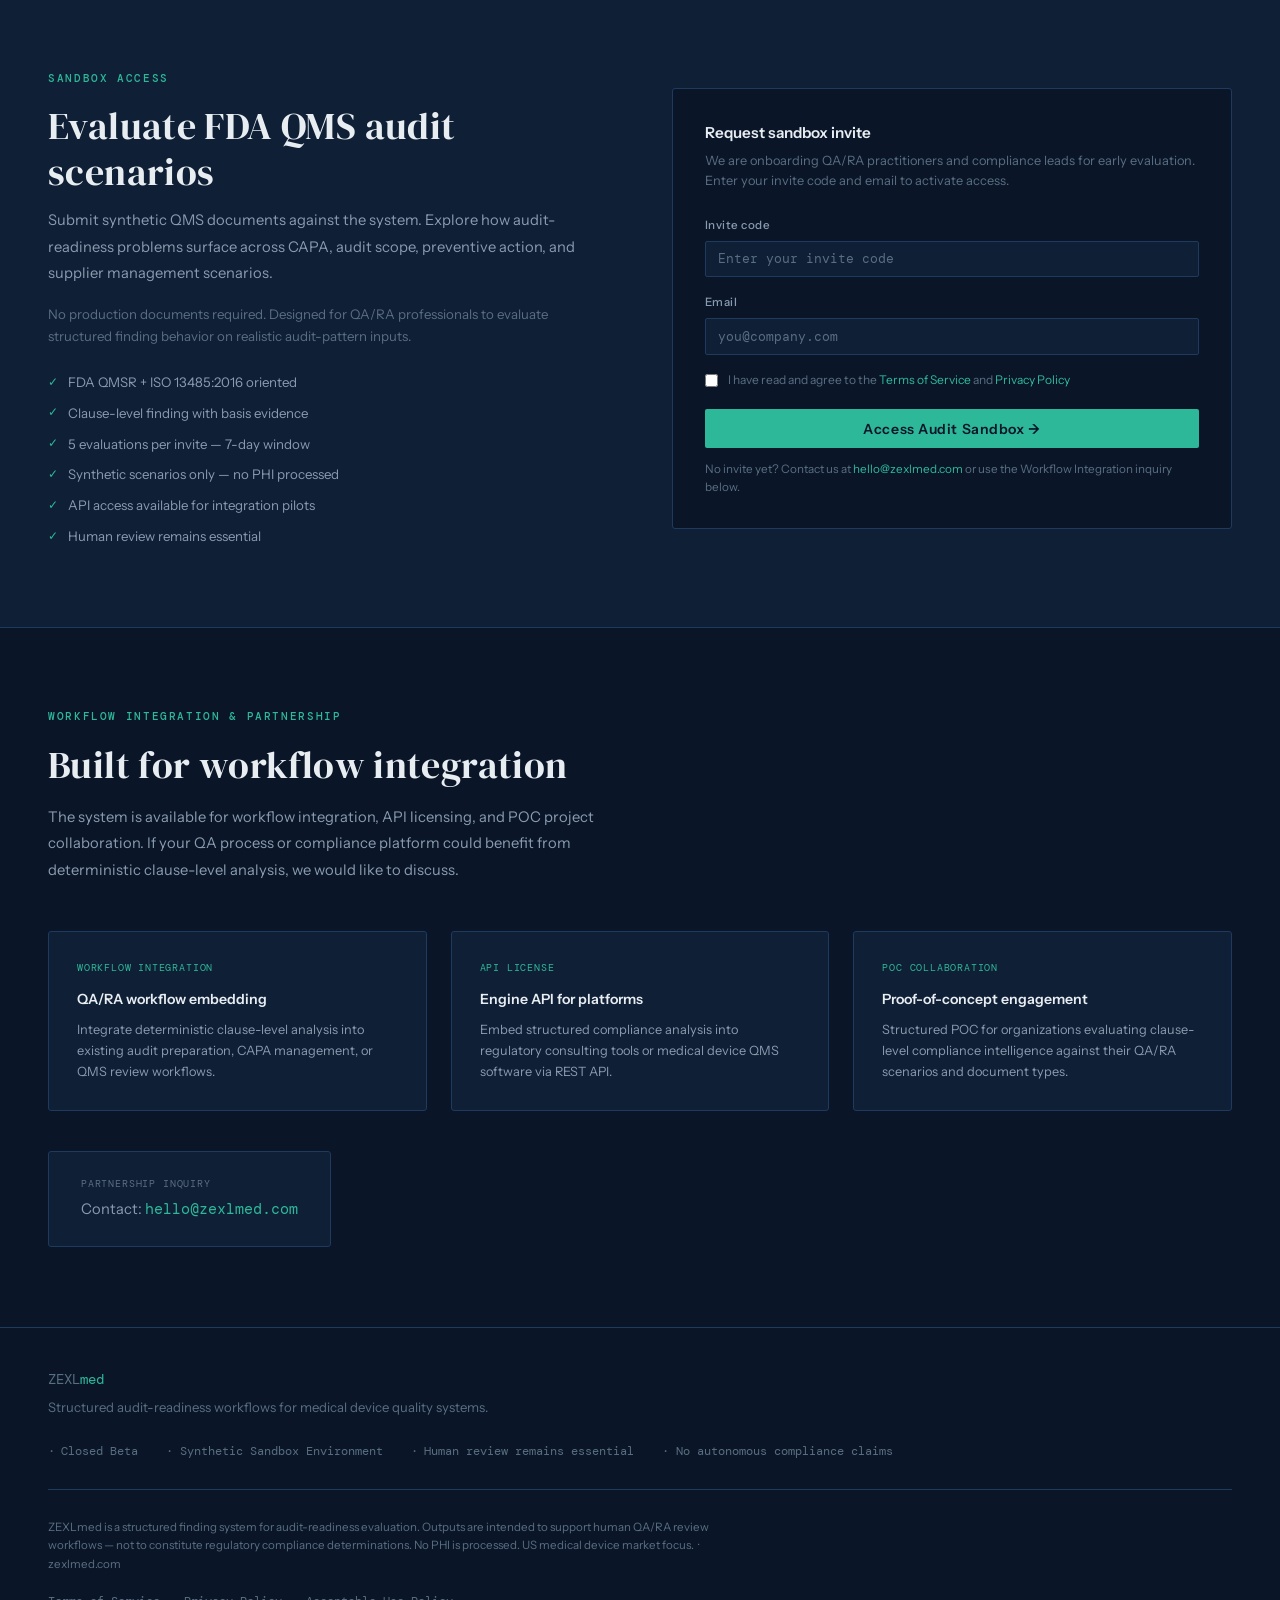
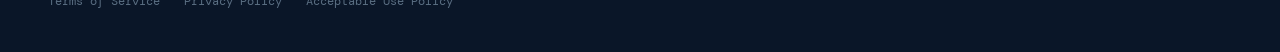
==== commit 1fe3aeb2: "sync: apply latest docs from zexl-med-core (2026-05-23)" ====
--- a/index.html
+++ b/index.html
@@ -3,7 +3,7 @@
 <head>
 <meta charset="UTF-8">
 <meta name="viewport" content="width=device-width, initial-scale=1.0">
-<title>ZEXL med — Audit Readiness for FDA QMSR / ISO 13485</title>
+<title>ZEXLmed — Audit Readiness for FDA QMSR / ISO 13485</title>
 <link rel="preconnect" href="https://fonts.googleapis.com">
 <link href="https://fonts.googleapis.com/css2?family=DM+Serif+Display:ital@0;1&family=DM+Mono:wght@400;500&family=Instrument+Sans:wght@400;500;600&display=swap" rel="stylesheet">
 <style>
@@ -226,7 +226,7 @@
         </ul>
       </div>
       <div class="why-col good">
-        <h4>ZEXL med approach</h4>
+        <h4>ZEXLmed approach</h4>
         <ul>
           <li>Every verdict linked to extracted evidence</li>
           <li>Deterministic — same input, same output</li>
@@ -393,7 +393,7 @@
     </div>
   </div>
   <div class="footer-bottom">
-    ZEXL med is a structured finding system for audit-readiness evaluation. Outputs are intended to support human QA/RA review workflows — not to constitute regulatory compliance determinations. No PHI is processed. US medical device market focus. &nbsp;&middot;&nbsp; zexlmed.com
+    ZEXLmed is a structured finding system for audit-readiness evaluation. Outputs are intended to support human QA/RA review workflows — not to constitute regulatory compliance determinations. No PHI is processed. US medical device market focus. &nbsp;&middot;&nbsp; zexlmed.com
   </div>
   <div style="margin-top:1.25rem;display:flex;gap:1.5rem;flex-wrap:wrap">
     <a href="legal/tos.html" style="font-size:0.72rem;color:var(--text-muted);font-family:var(--mono);text-decoration:none;transition:color 0.2s" onmouseover="this.style.color='var(--accent)'" onmouseout="this.style.color='var(--text-muted)'">Terms of Service</a>
@@ -405,9 +405,17 @@
 <div id="toast"></div>
 
 <script>
-const _existingKey = localStorage.getItem('zexl_api_key');
-if (_existingKey) {
-  window.location.href = 'app.html';
+const _cachedKey = localStorage.getItem('zexl_api_key');
+if (_cachedKey) {
+  var _cachedInvite = localStorage.getItem('zexl_invite_code');
+  if (_cachedInvite) document.getElementById('invite-input').value = _cachedInvite;
+  var _continueBtn = document.createElement('button');
+  _continueBtn.textContent = 'Continue to Sandbox →';
+  _continueBtn.className = 'btn-form';
+  _continueBtn.style.marginTop = '12px';
+  _continueBtn.onclick = function() { window.location.href = 'app.html'; };
+  var _accessForm = document.getElementById('access');
+  if (_accessForm) _accessForm.appendChild(_continueBtn);
 }
 function showToast(msg,ok){
   var t=document.getElementById('toast');
@@ -434,6 +442,7 @@
     var d=await r.json();
     if(r.ok){
       localStorage.setItem('zexl_api_key', d.api_key);
+      localStorage.setItem('zexl_invite_code', code);
       window.location.href = 'app.html';
     }
     else showToast(d.detail||'Invalid or expired invite code',false);
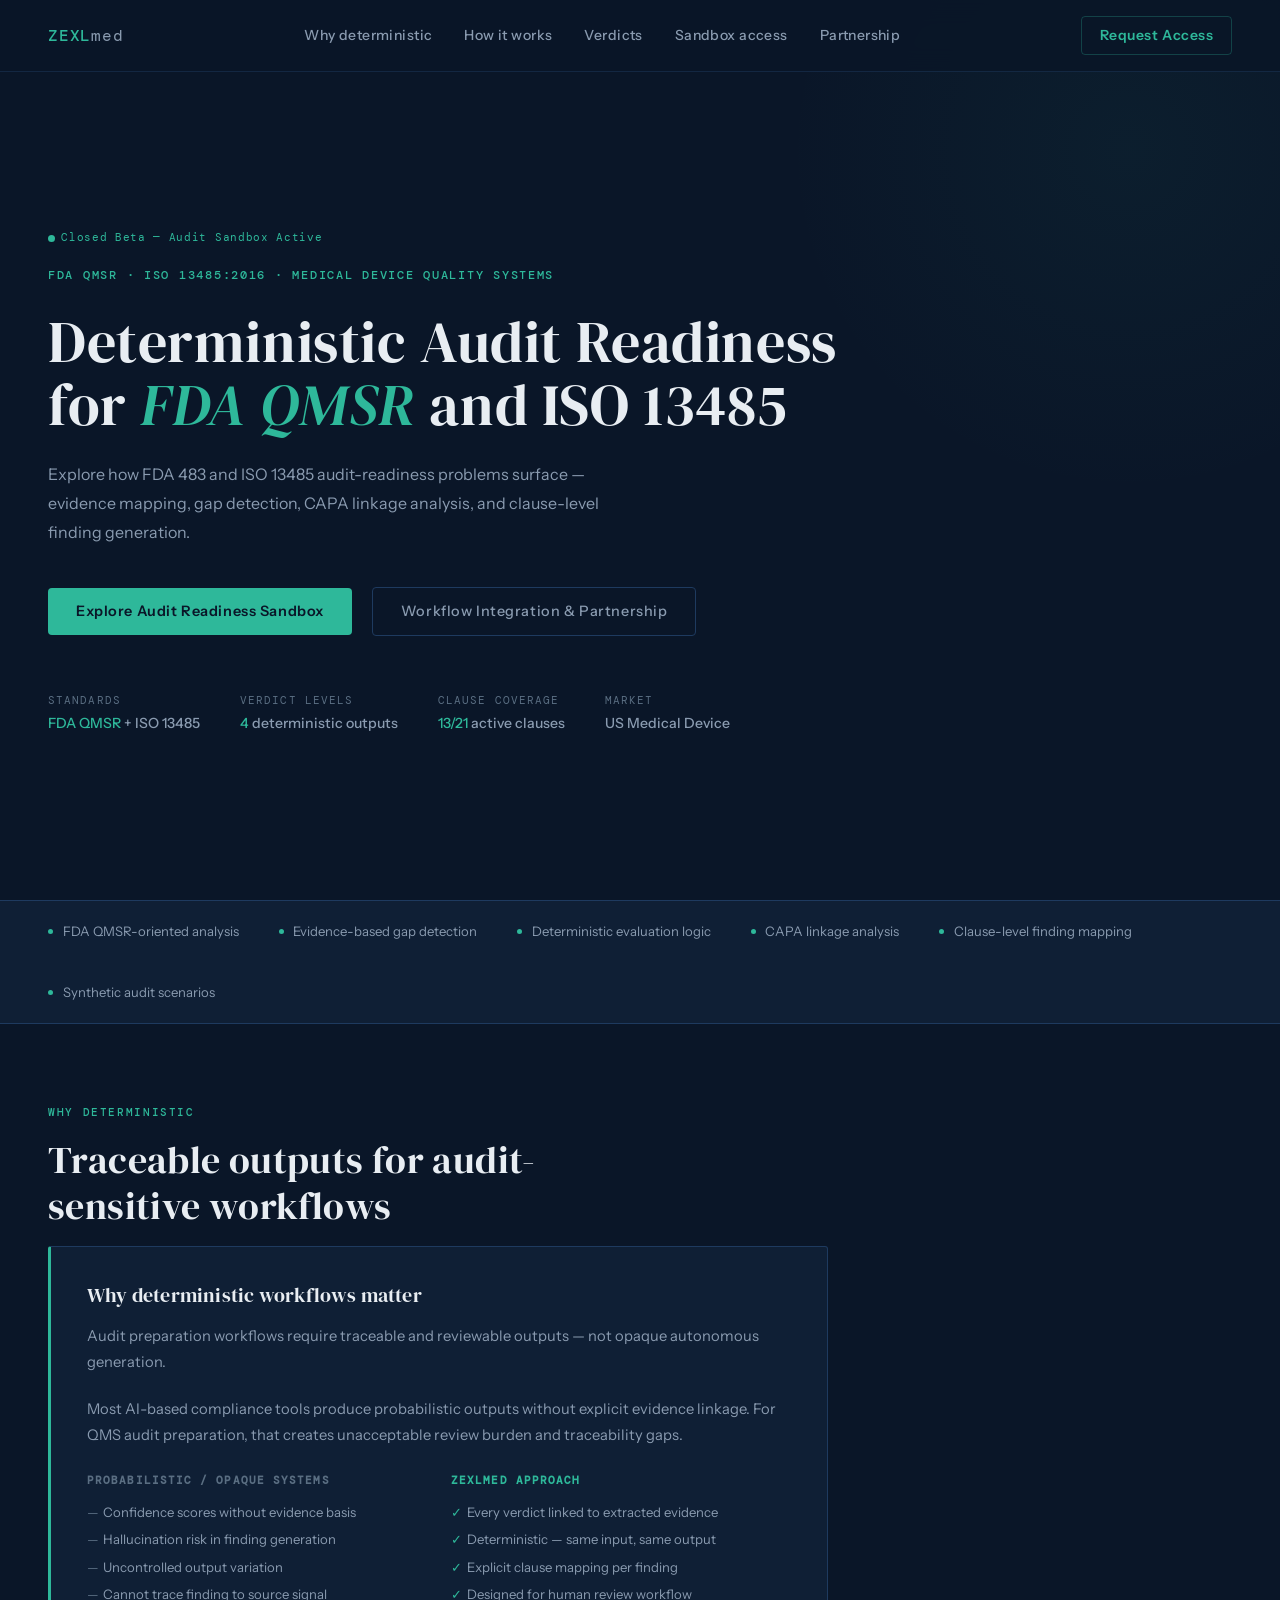
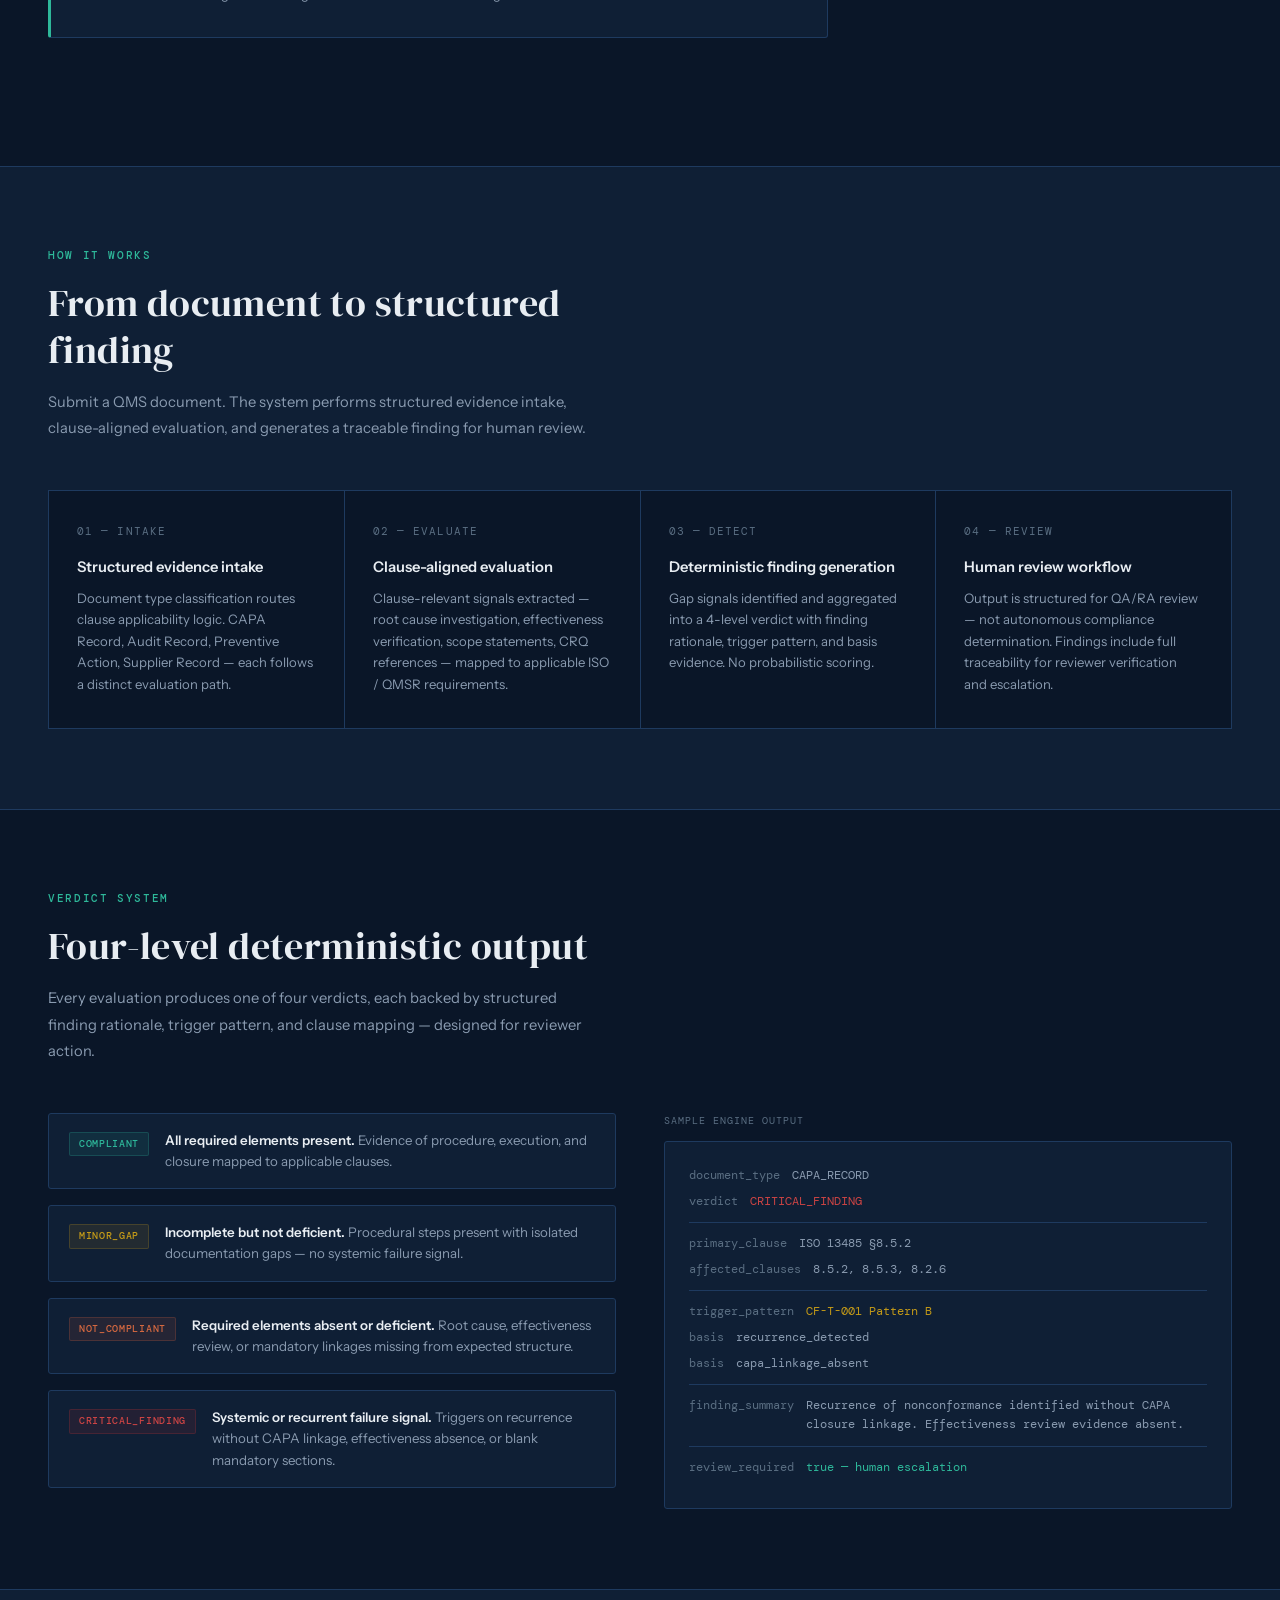
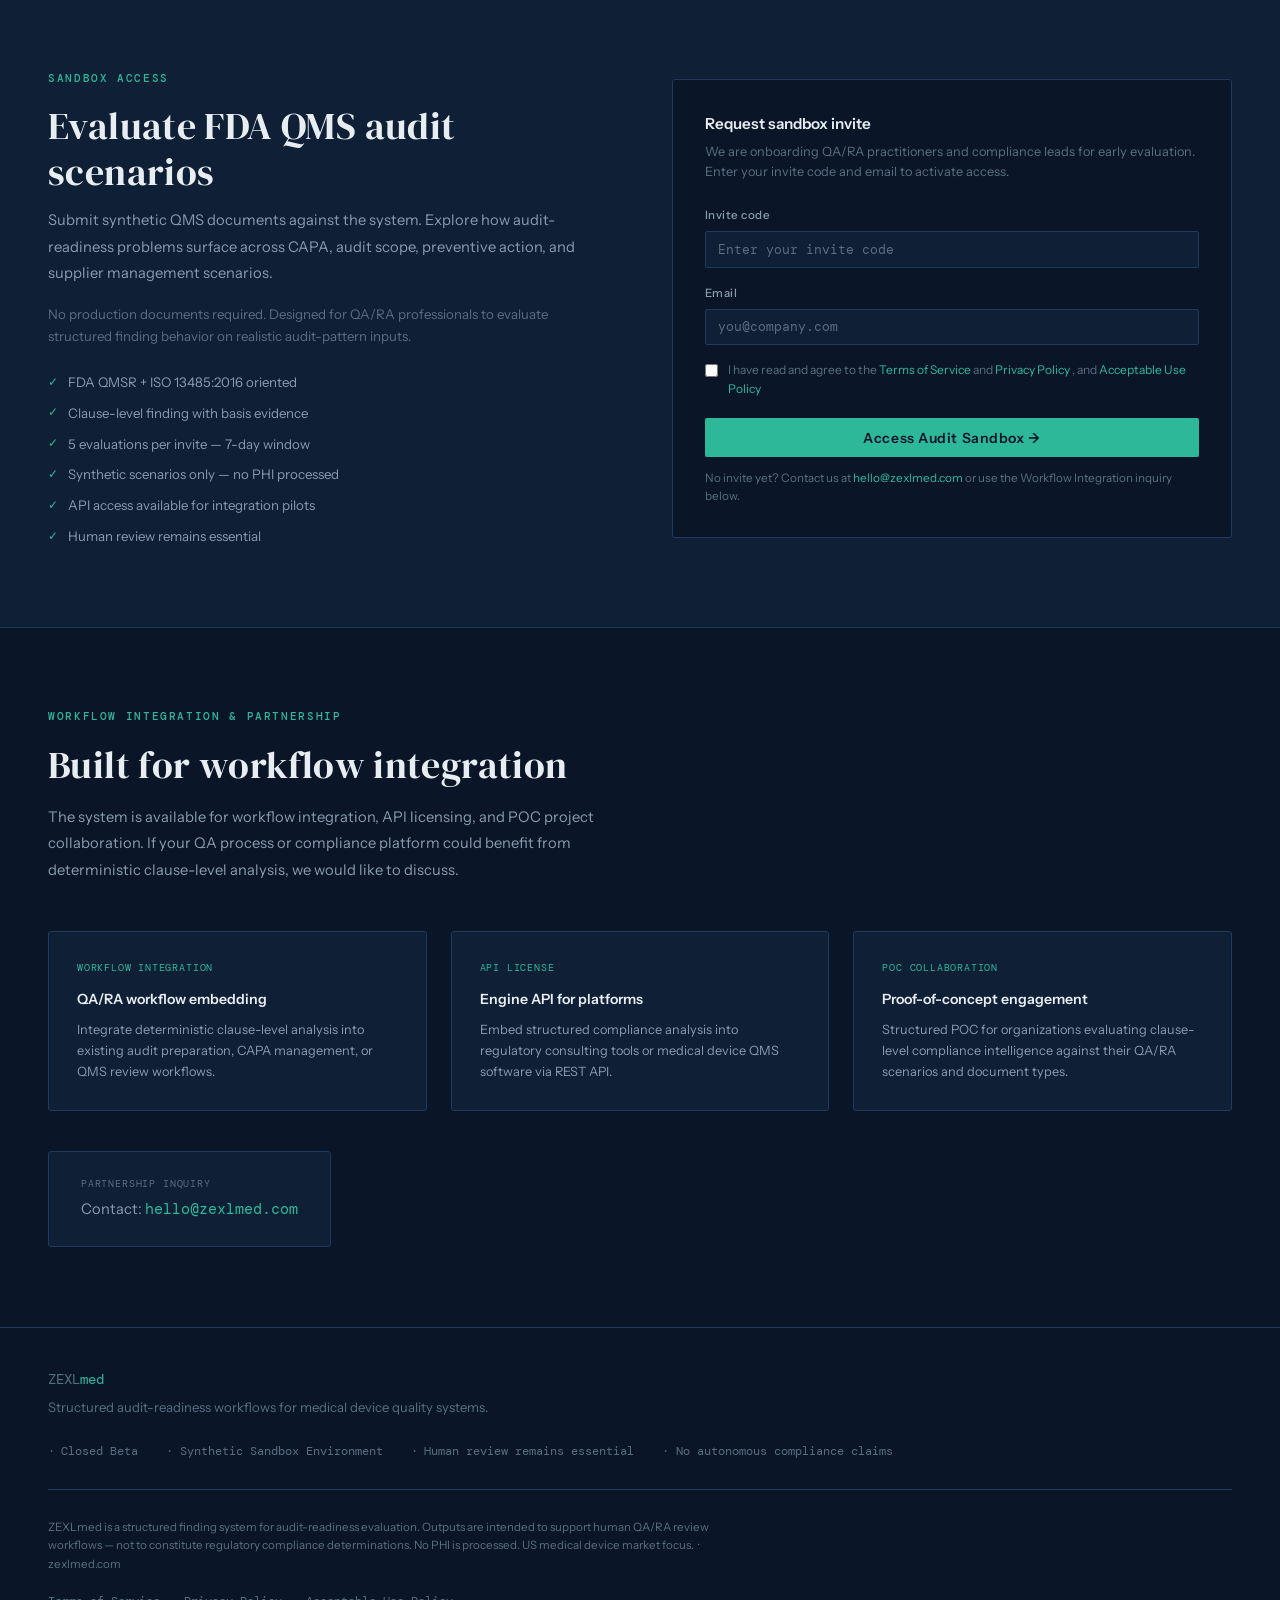
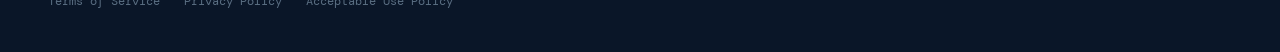
==== commit 5af54fc4: "P0-5: ToS/PP/AUP 동의 절차 완비 sync from zexl-med-core" ====
--- a/index.html
+++ b/index.html
@@ -344,6 +344,7 @@
           <a href="legal/tos.html" target="_blank" style="color:var(--accent);text-decoration:none">Terms of Service</a>
           and
           <a href="legal/privacy.html" target="_blank" style="color:var(--accent);text-decoration:none">Privacy Policy</a>
+          , and <a href="legal/aup.html" target="_blank" style="color:var(--accent);text-decoration:none">Acceptable Use Policy</a>
         </label>
       </div>
       <button class="btn-form" onclick="redeemInvite()">Access Audit Sandbox &rarr;</button>
@@ -432,6 +433,7 @@
   if(!code){showToast('Enter an invite code',false);return;}
   if(!email||!/^[^\s@]+@[^\s@]+\.[^\s@]+$/.test(email)){showToast('Enter a valid email address',false);return;}
   if(!consent){showToast('Please accept the Terms of Service and Privacy Policy to continue',false);return;}
+  localStorage.setItem('zexl_consent_agreed_at', new Date().toISOString());
   var btn=document.querySelector('.btn-form');
   btn.textContent='Verifying...';btn.disabled=true;
   try{
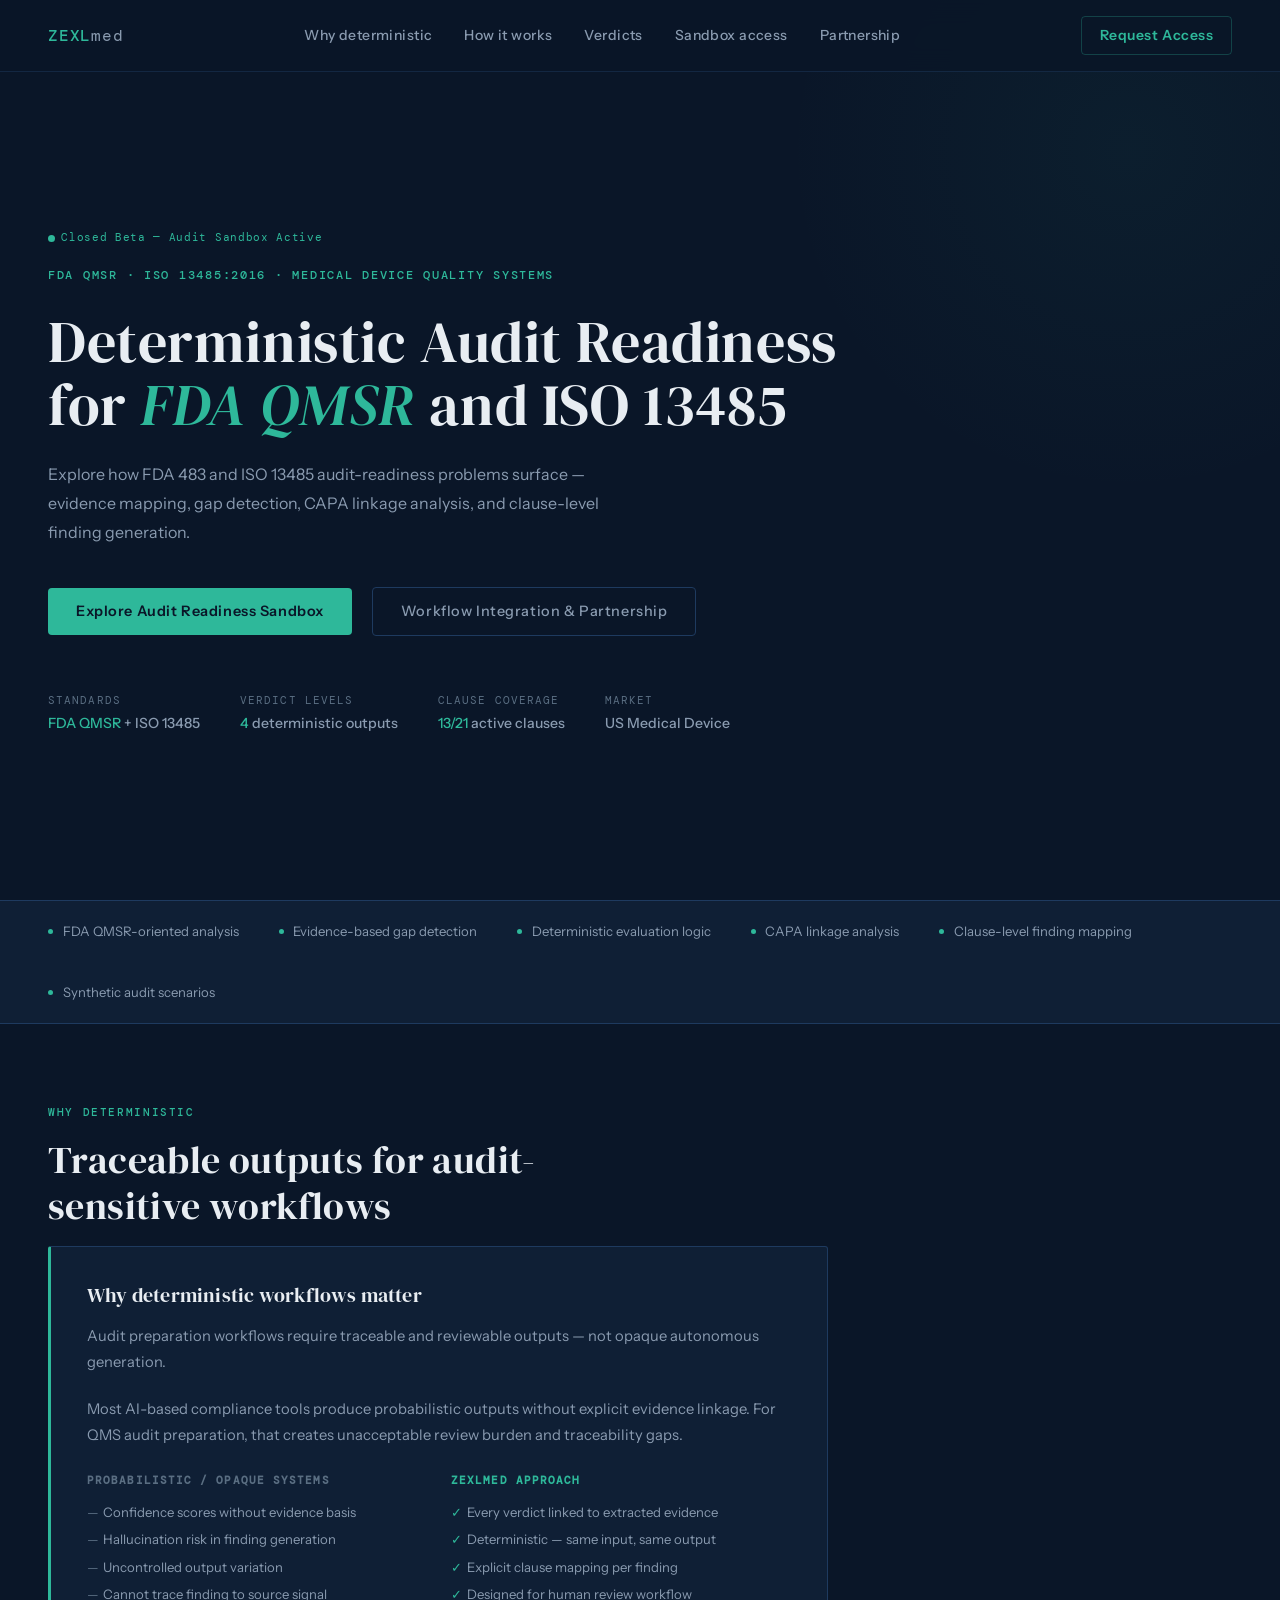
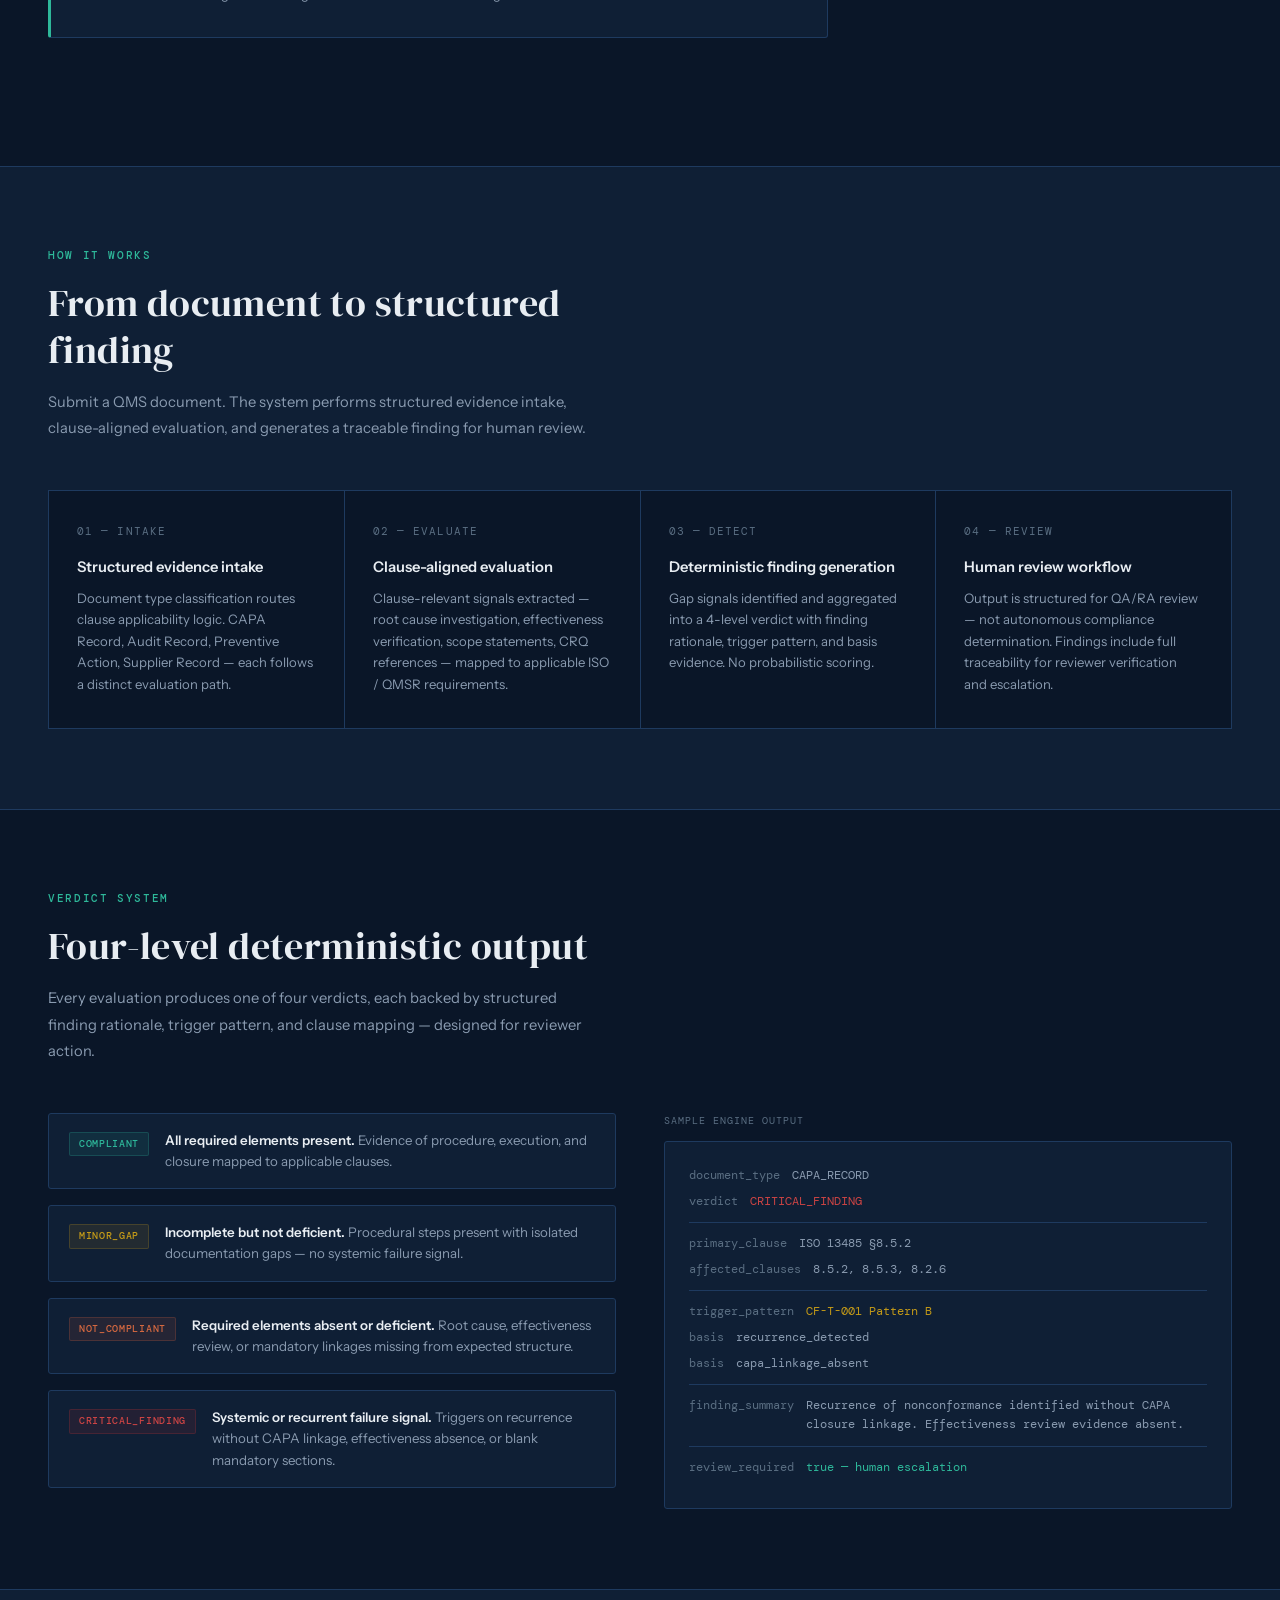
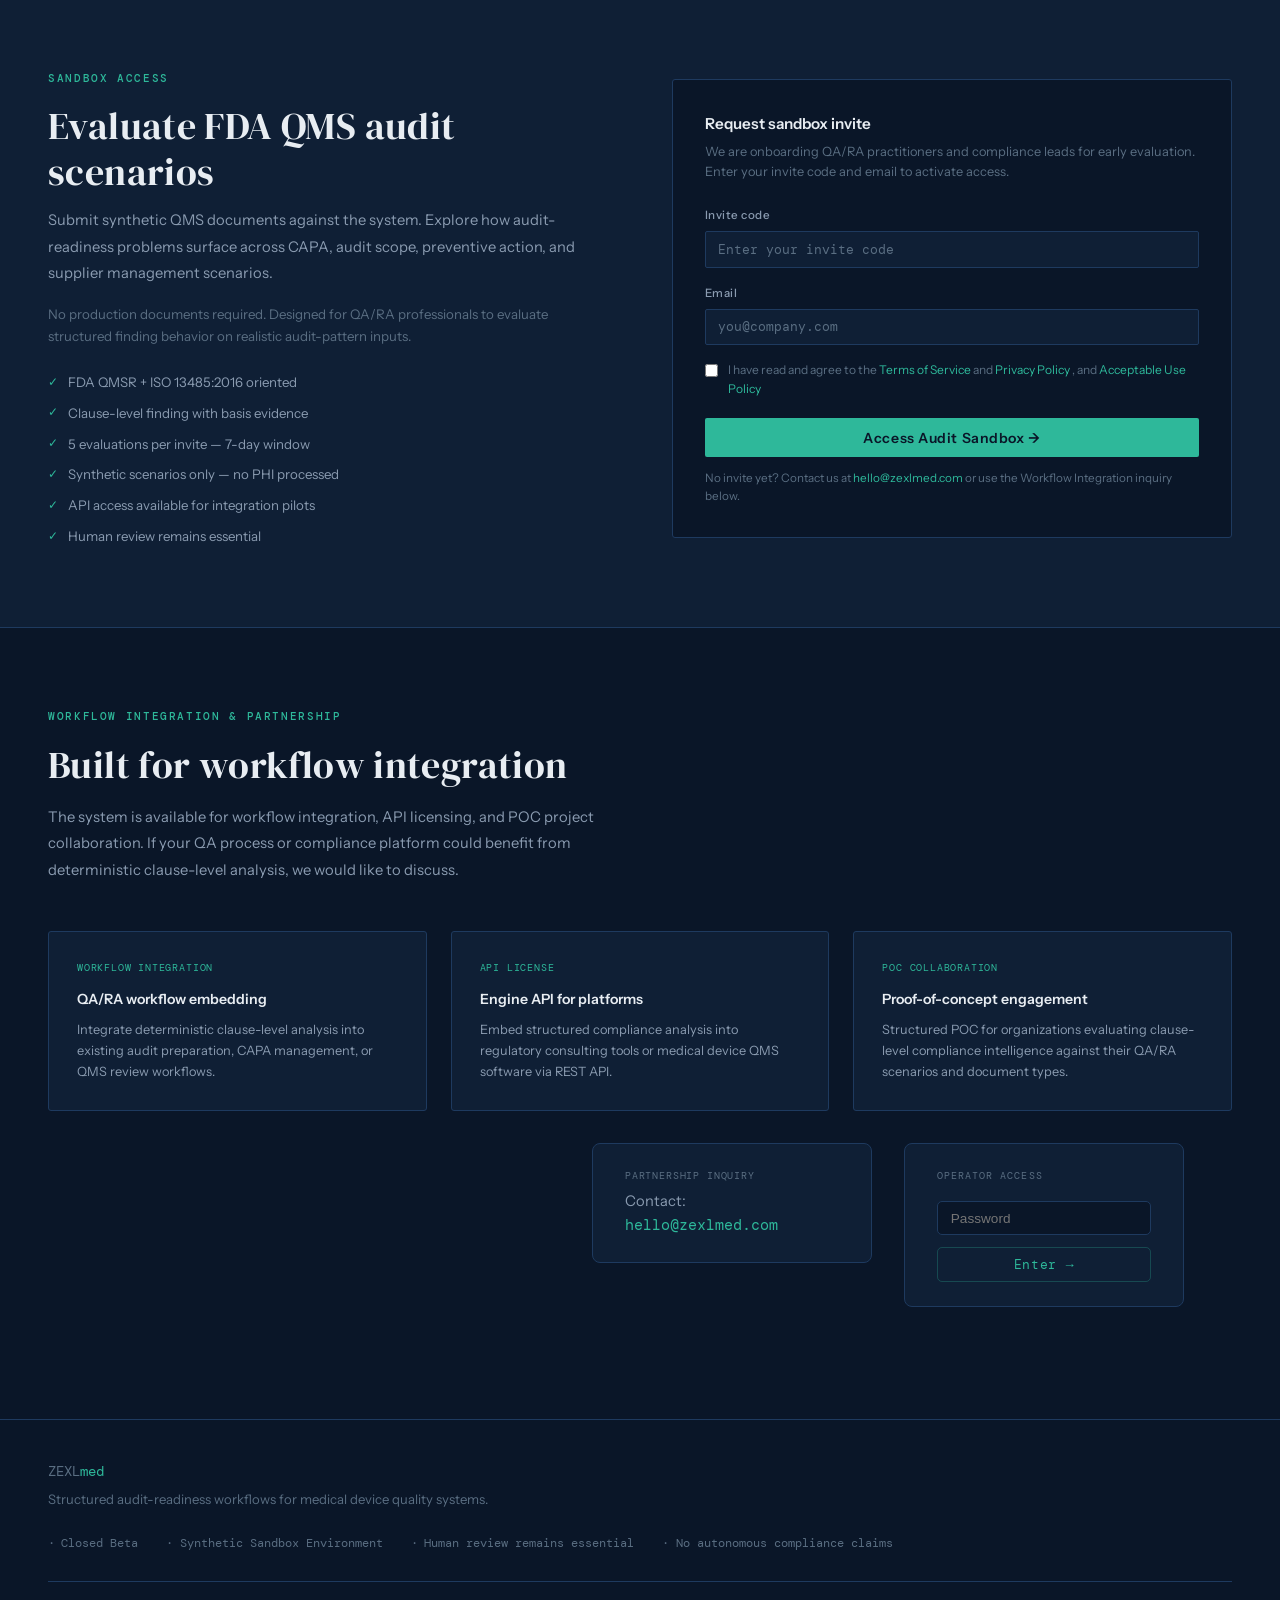
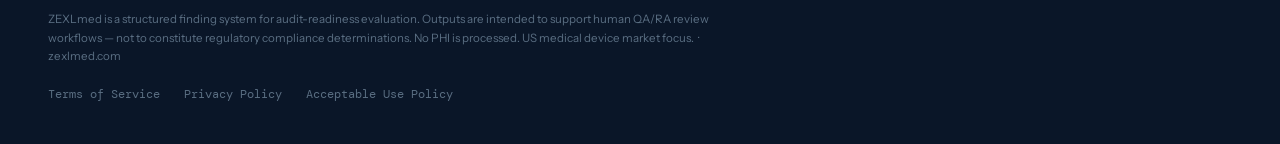
==== commit 540d0267: "feat: landing page Operator Access box" ====
--- a/index.html
+++ b/index.html
@@ -374,10 +374,30 @@
       <p>Structured POC for organizations evaluating clause-level compliance intelligence against their QA/RA scenarios and document types.</p>
     </div>
   </div>
-  <div style="margin-top:2.5rem;padding:1.5rem 2rem;background:var(--card-bg);border:1px solid var(--border);border-radius:3px;display:inline-block">
+  <section style="display:flex;gap:2rem;align-items:flex-start;justify-content:flex-end;padding:2rem 3rem;flex-wrap:wrap">
+  <div style="background:#0f1f35;border:1px solid #1e3a5f;border-radius:8px;padding:1.5rem 2rem;width:280px;flex-shrink:0">
     <div style="font-family:var(--mono);font-size:0.65rem;color:var(--text-muted);letter-spacing:0.08em;margin-bottom:0.35rem">PARTNERSHIP INQUIRY</div>
     <div style="font-size:0.92rem;color:var(--text-secondary)">Contact: <a href="mailto:hello@zexlmed.com" style="color:var(--accent);font-family:var(--mono);text-decoration:none">hello@zexlmed.com</a></div>
   </div>
+  <div style="background:#0f1f35;border:1px solid #1e3a5f;border-radius:8px;padding:1.5rem 2rem;width:280px;flex-shrink:0">
+    <div style="font-family:var(--mono);font-size:0.65rem;color:var(--text-muted);letter-spacing:0.1em;text-transform:uppercase;margin-bottom:1rem">Operator Access</div>
+    <form onsubmit="operatorLogin(event)">
+      <input type="password" id="operator-password" placeholder="Password"
+        style="width:100%;background:#0a1628;border:1px solid #1e3a5f;color:var(--text-primary);
+        padding:0.55rem 0.8rem;border-radius:5px;font-size:0.85rem;margin-bottom:0.75rem;
+        box-sizing:border-box;outline:none">
+      <button type="submit"
+        style="width:100%;background:transparent;border:1px solid var(--border-accent);
+        color:var(--accent);padding:0.5rem;border-radius:5px;font-size:0.82rem;
+        font-family:var(--mono);cursor:pointer;letter-spacing:0.05em;transition:all 0.2s"
+        onmouseover="this.style.background='var(--accent-glow)'"
+        onmouseout="this.style.background='transparent'">
+        Enter →
+      </button>
+    </form>
+    <div id="operator-error" style="color:#ef4444;font-size:0.75rem;margin-top:0.5rem;display:none"></div>
+  </div>
+  </section>
 </section>
 
 <footer>
@@ -452,6 +472,30 @@
   btn.textContent='Access Audit Sandbox \u2192';btn.disabled=false;
 }
 document.getElementById('invite-input').addEventListener('keydown',function(e){if(e.key==='Enter')redeemInvite();});
+async function operatorLogin(e) {
+  e.preventDefault();
+  var pw = document.getElementById('operator-password').value;
+  var err = document.getElementById('operator-error');
+  err.style.display = 'none';
+  try {
+    var r = await fetch('/admin/login', {
+      method: 'POST',
+      headers: {'Content-Type': 'application/json'},
+      body: JSON.stringify({password: pw})
+    });
+    if (r.redirected) {
+      window.location.href = r.url;
+    } else if (r.ok) {
+      window.location.href = '/admin/dashboard';
+    } else {
+      err.textContent = 'Incorrect password.';
+      err.style.display = 'block';
+    }
+  } catch(e) {
+    err.textContent = 'Connection error.';
+    err.style.display = 'block';
+  }
+}
 </script>
 </body>
 </html>
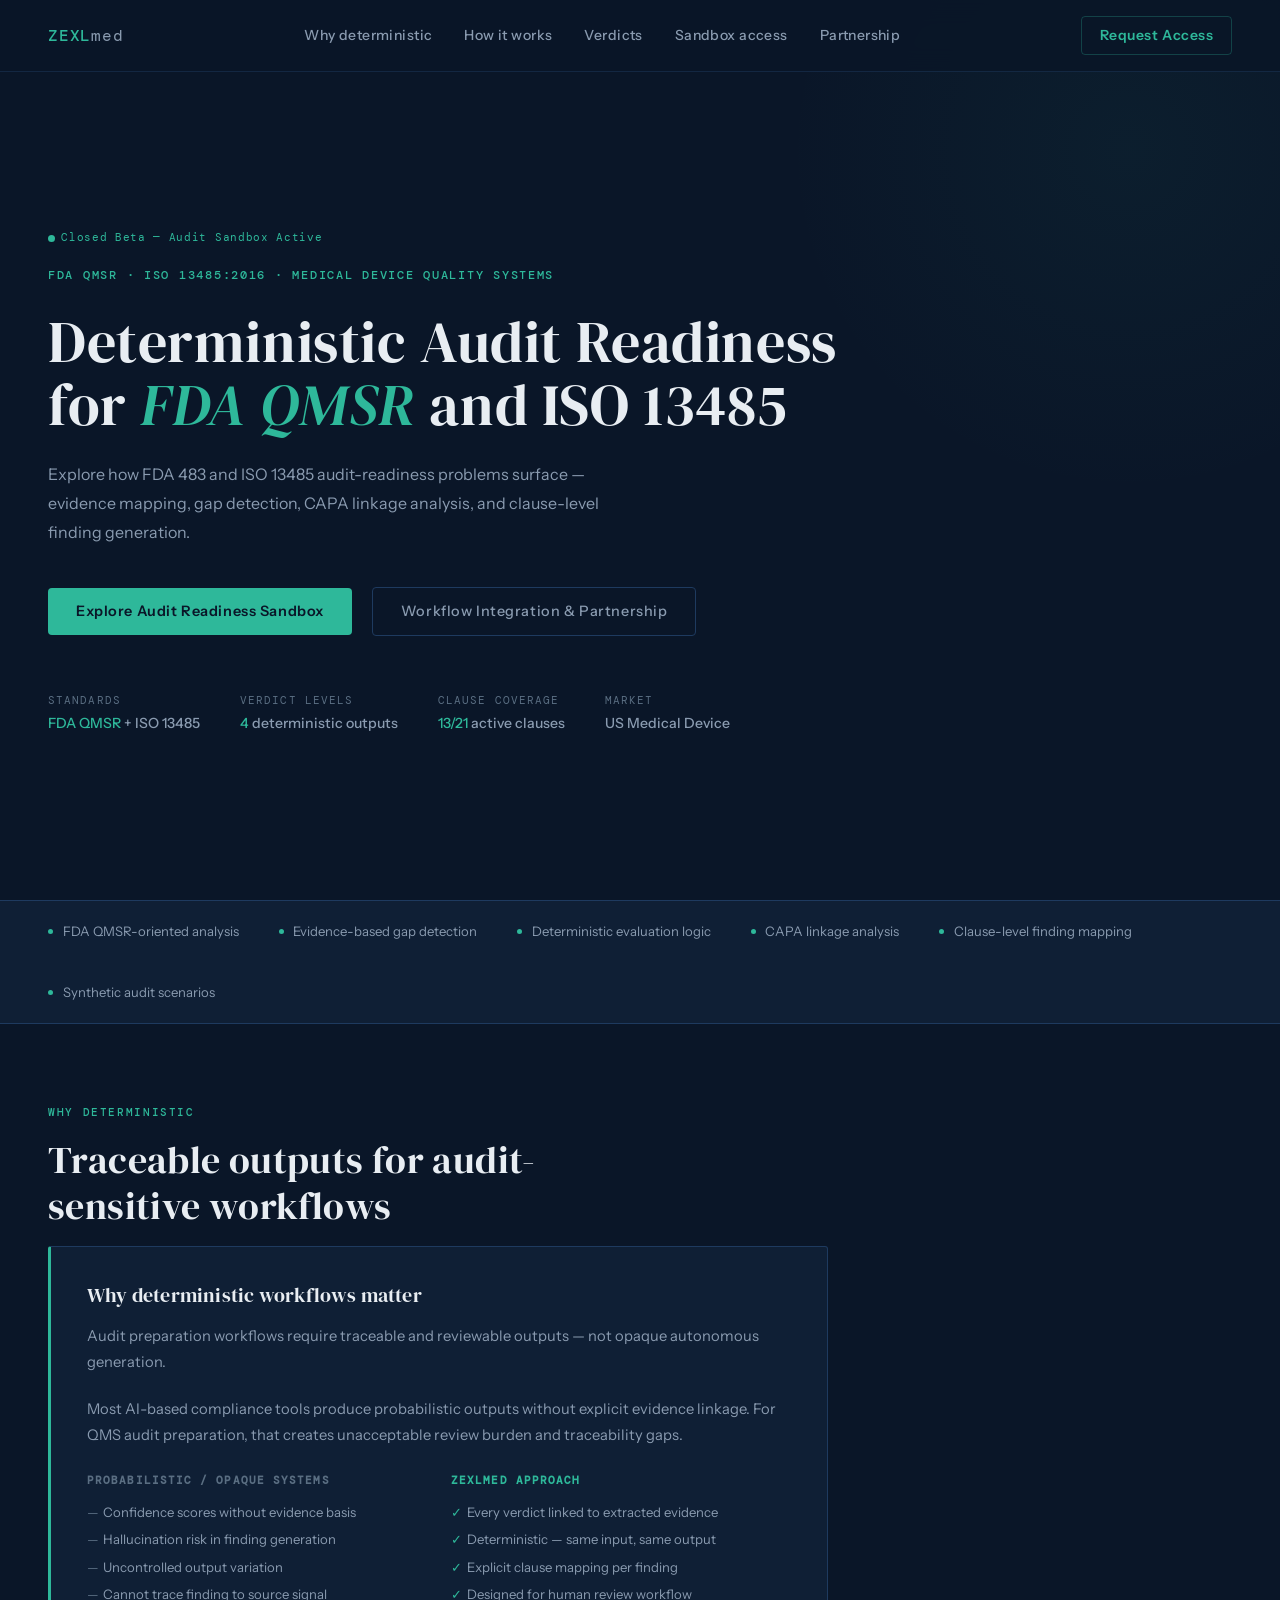
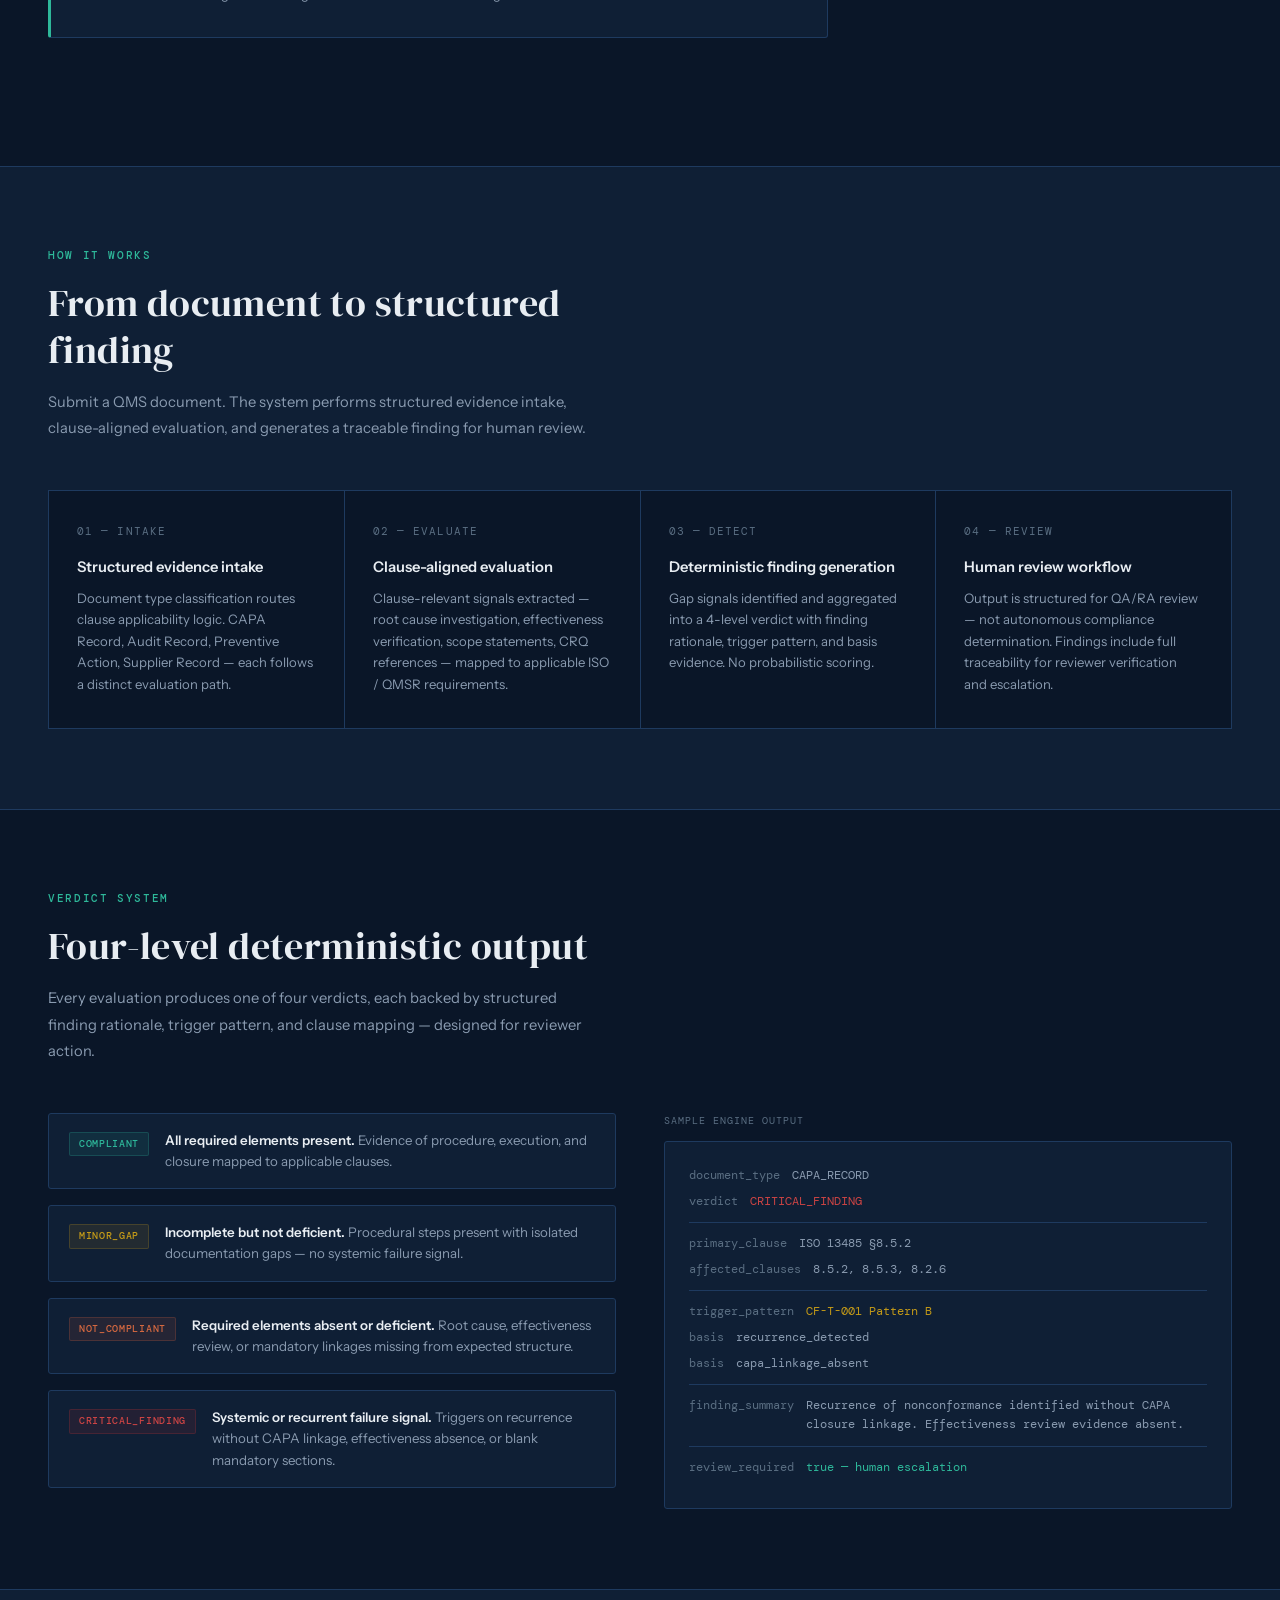
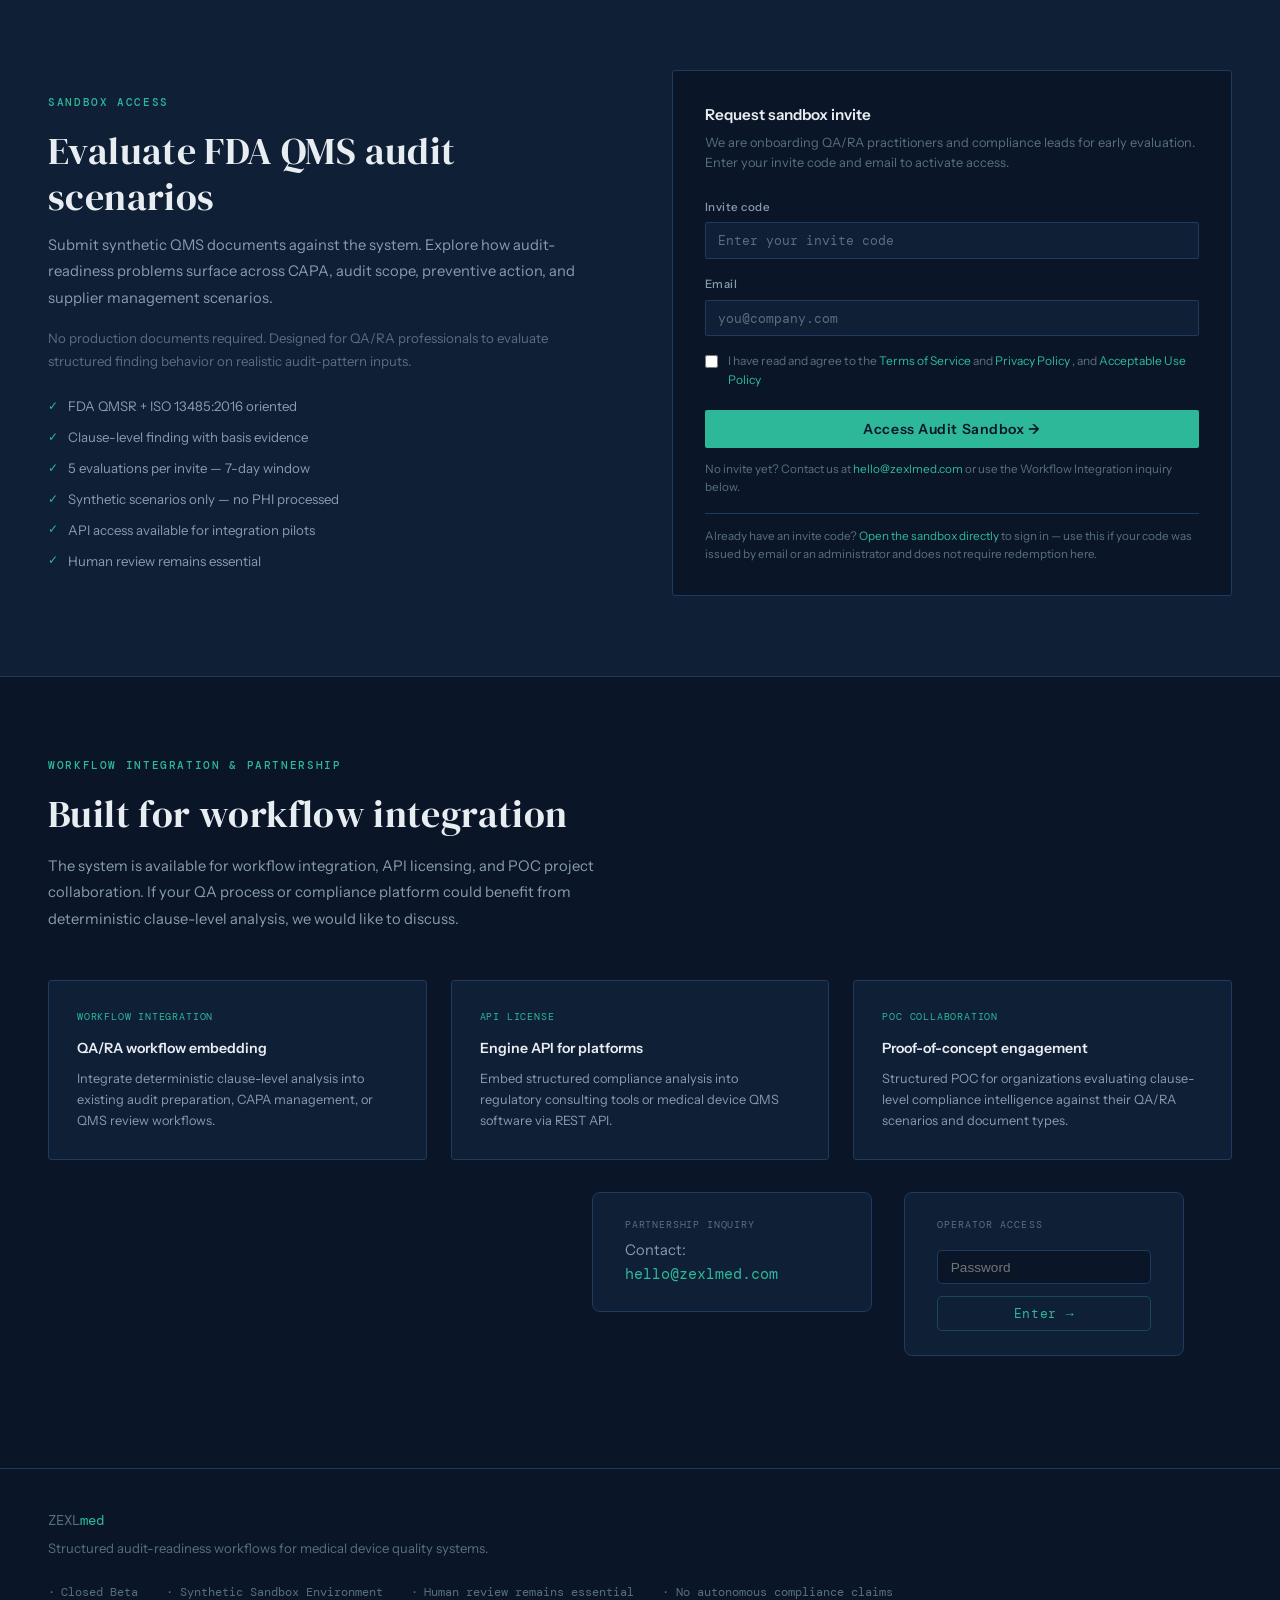
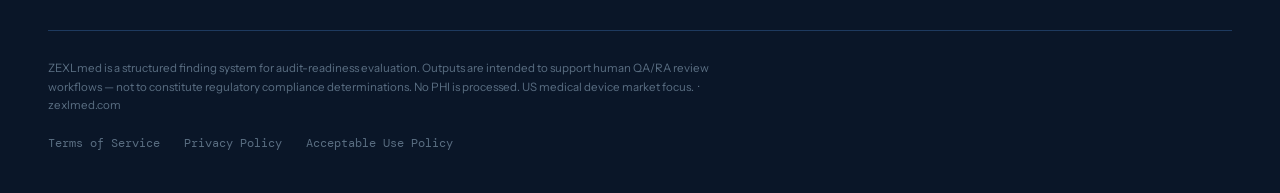
==== commit 1b3644fa: "sync: update from zexl-med-core — A5 Phase 2 UX fixes" ====
--- a/index.html
+++ b/index.html
@@ -349,6 +349,11 @@
       </div>
       <button class="btn-form" onclick="redeemInvite()">Access Audit Sandbox &rarr;</button>
       <div class="form-note">No invite yet? Contact us at <a href="mailto:hello@zexlmed.com" style="color:var(--accent);text-decoration:none">hello@zexlmed.com</a> or use the Workflow Integration inquiry below.</div>
+      <p class="form-note" style="margin-top:1rem;padding-top:0.85rem;border-top:1px solid var(--border)">
+        Already have an invite code?
+        <a href="app.html" style="color:var(--accent);text-decoration:none">Open the sandbox directly</a>
+        to sign in — use this if your code was issued by email or an administrator and does not require redemption here.
+      </p>
     </div>
   </div>
 </section>
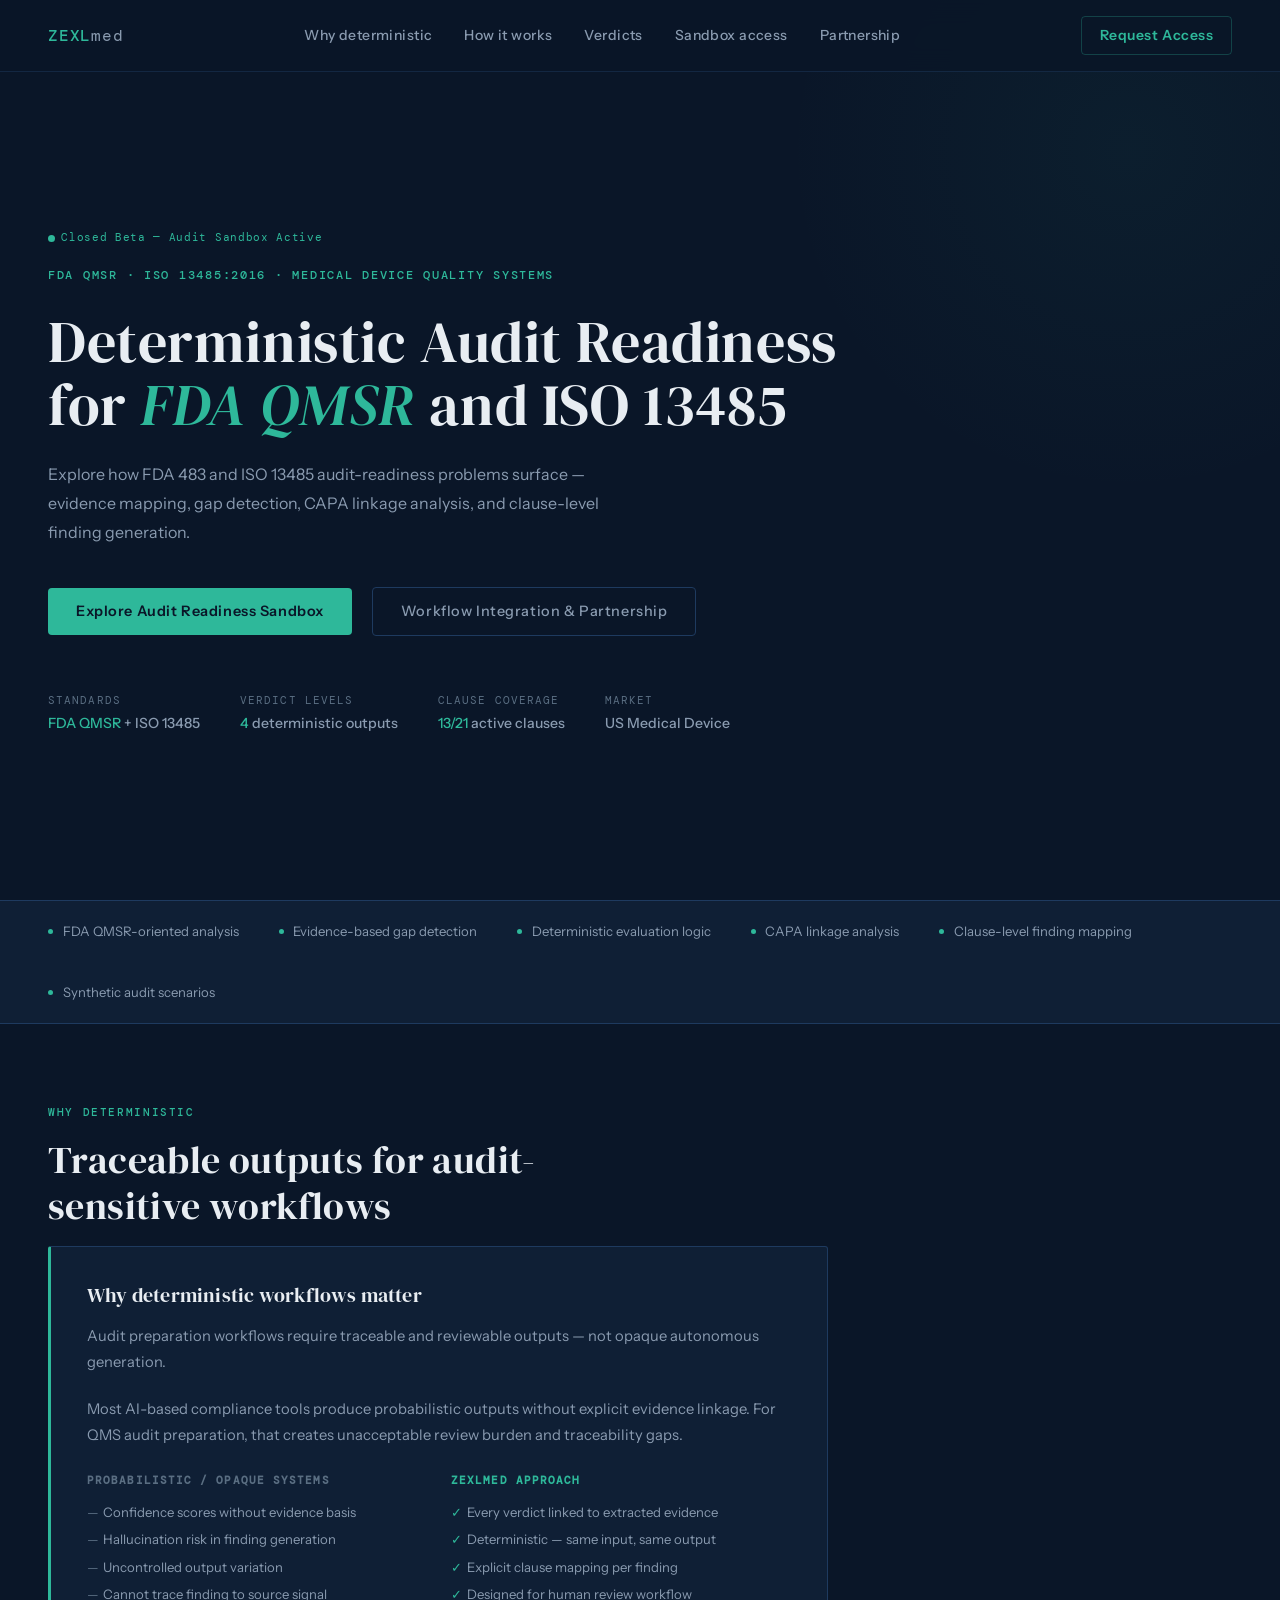
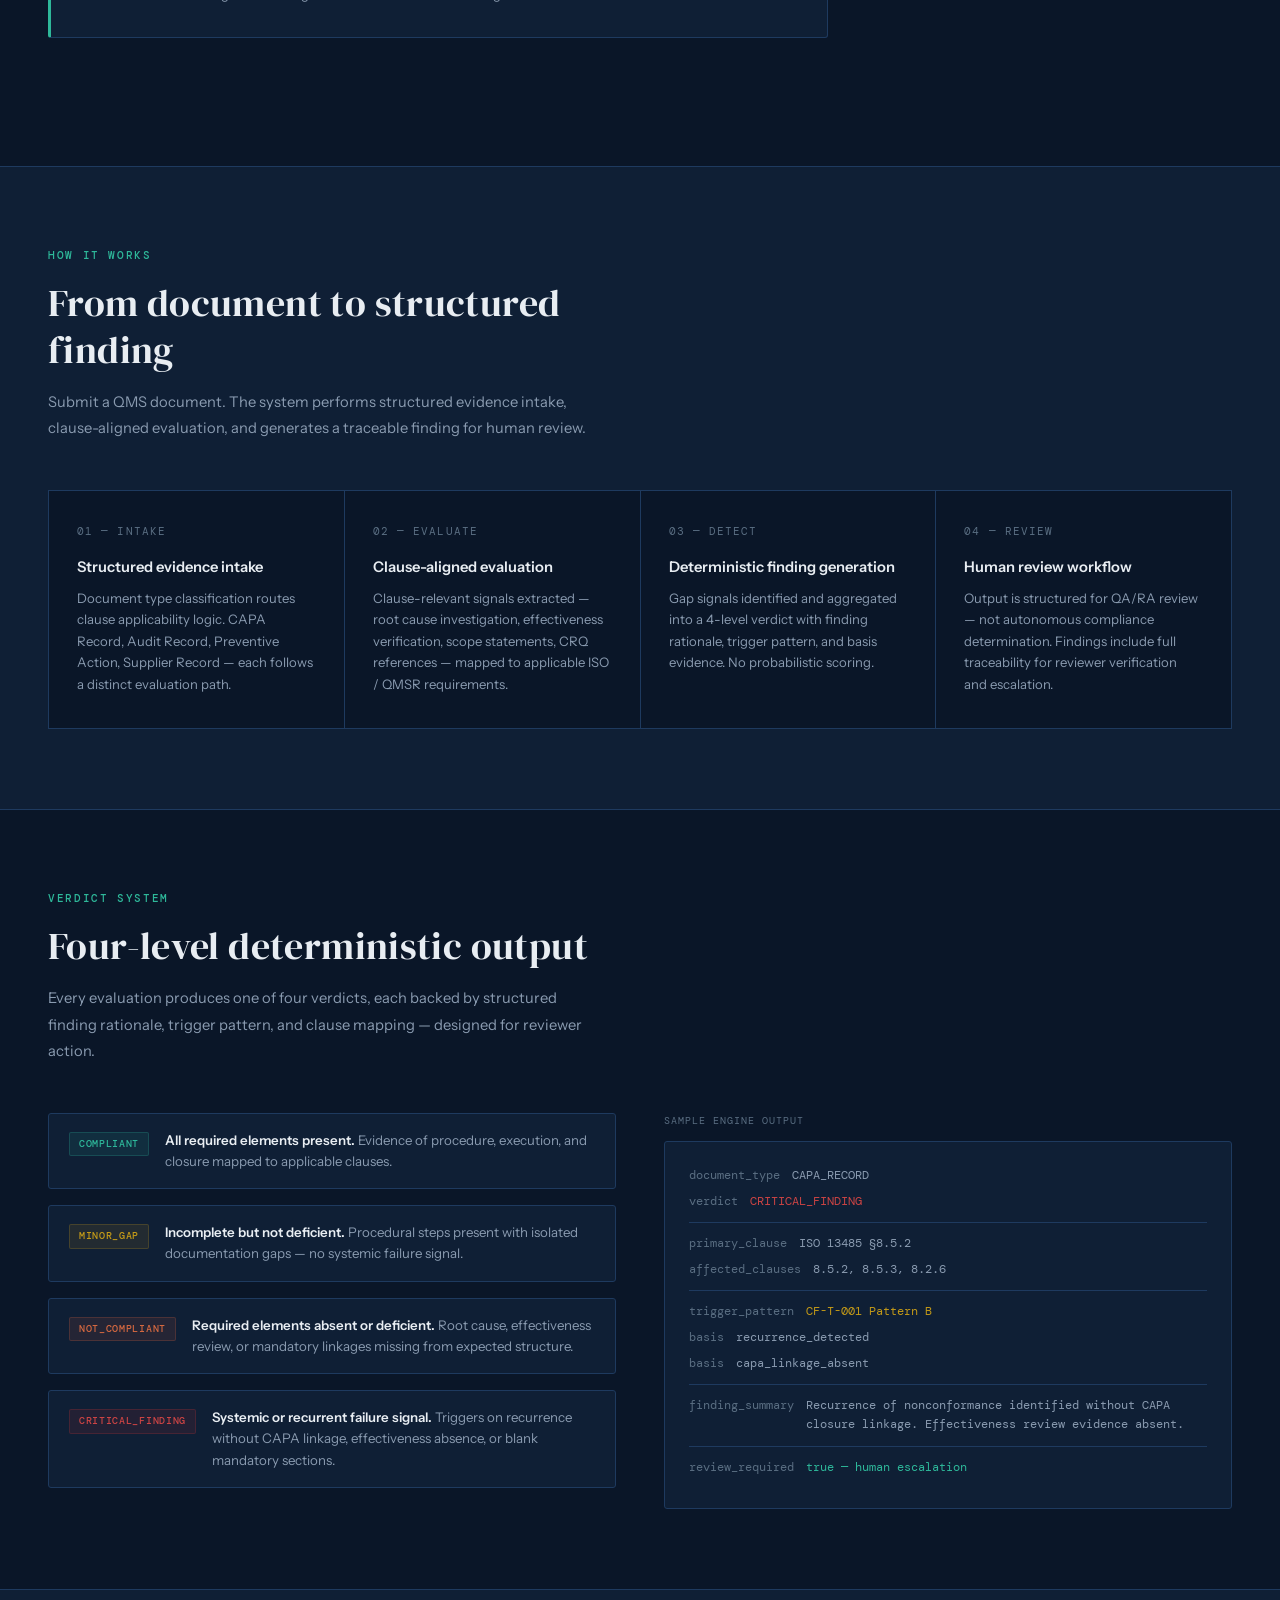
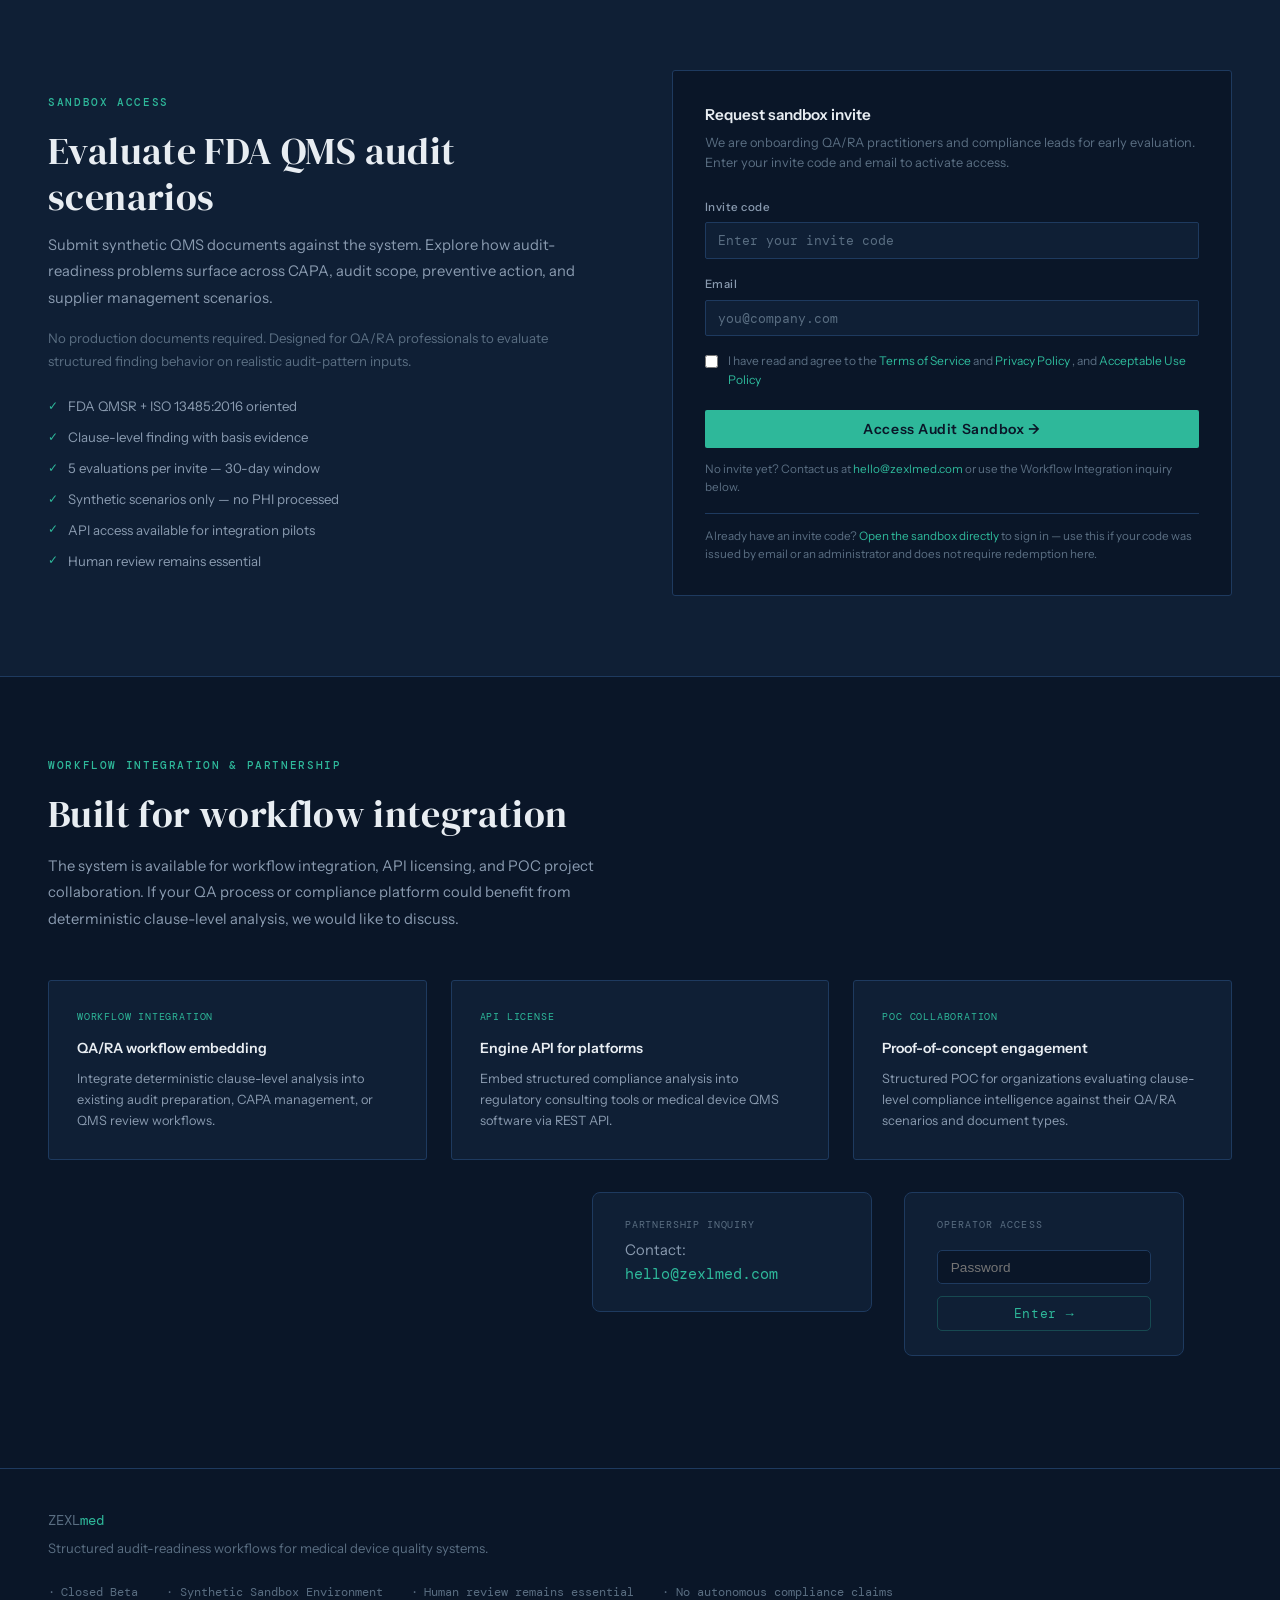
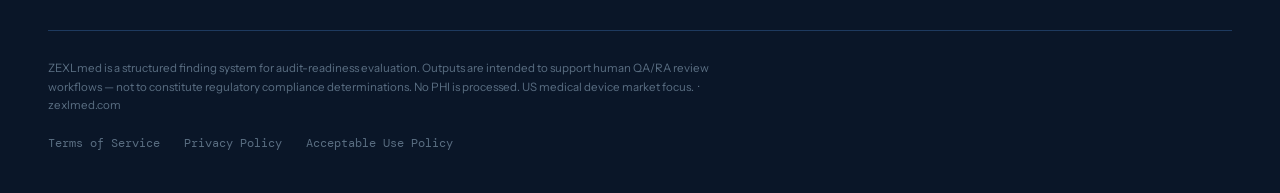
==== commit 87487eed: "sync: update from zexl-med-core — legal routing fix, landing badge 30-day correction" ====
--- a/index.html
+++ b/index.html
@@ -320,7 +320,7 @@
       <div class="access-badges">
         <div class="access-badge">FDA QMSR + ISO 13485:2016 oriented</div>
         <div class="access-badge">Clause-level finding with basis evidence</div>
-        <div class="access-badge">5 evaluations per invite — 7-day window</div>
+        <div class="access-badge">5 evaluations per invite — 30-day window</div>
         <div class="access-badge">Synthetic scenarios only — no PHI processed</div>
         <div class="access-badge">API access available for integration pilots</div>
         <div class="access-badge">Human review remains essential</div>
@@ -341,10 +341,10 @@
         <input type="checkbox" id="consent-check" style="margin-top:3px;accent-color:var(--accent);flex-shrink:0">
         <label for="consent-check" style="font-size:0.75rem;color:var(--text-muted);line-height:1.55;cursor:pointer">
           I have read and agree to the
-          <a href="legal/tos.html" target="_blank" style="color:var(--accent);text-decoration:none">Terms of Service</a>
+          <a href="/legal/tos.html" target="_blank" style="color:var(--accent);text-decoration:none">Terms of Service</a>
           and
-          <a href="legal/privacy.html" target="_blank" style="color:var(--accent);text-decoration:none">Privacy Policy</a>
-          , and <a href="legal/aup.html" target="_blank" style="color:var(--accent);text-decoration:none">Acceptable Use Policy</a>
+          <a href="/legal/privacy.html" target="_blank" style="color:var(--accent);text-decoration:none">Privacy Policy</a>
+          , and <a href="/legal/aup.html" target="_blank" style="color:var(--accent);text-decoration:none">Acceptable Use Policy</a>
         </label>
       </div>
       <button class="btn-form" onclick="redeemInvite()">Access Audit Sandbox &rarr;</button>
@@ -422,9 +422,9 @@
     ZEXLmed is a structured finding system for audit-readiness evaluation. Outputs are intended to support human QA/RA review workflows — not to constitute regulatory compliance determinations. No PHI is processed. US medical device market focus. &nbsp;&middot;&nbsp; zexlmed.com
   </div>
   <div style="margin-top:1.25rem;display:flex;gap:1.5rem;flex-wrap:wrap">
-    <a href="legal/tos.html" style="font-size:0.72rem;color:var(--text-muted);font-family:var(--mono);text-decoration:none;transition:color 0.2s" onmouseover="this.style.color='var(--accent)'" onmouseout="this.style.color='var(--text-muted)'">Terms of Service</a>
-    <a href="legal/privacy.html" style="font-size:0.72rem;color:var(--text-muted);font-family:var(--mono);text-decoration:none;transition:color 0.2s" onmouseover="this.style.color='var(--accent)'" onmouseout="this.style.color='var(--text-muted)'">Privacy Policy</a>
-    <a href="legal/aup.html" style="font-size:0.72rem;color:var(--text-muted);font-family:var(--mono);text-decoration:none;transition:color 0.2s" onmouseover="this.style.color='var(--accent)'" onmouseout="this.style.color='var(--text-muted)'">Acceptable Use Policy</a>
+    <a href="/legal/tos.html" style="font-size:0.72rem;color:var(--text-muted);font-family:var(--mono);text-decoration:none;transition:color 0.2s" onmouseover="this.style.color='var(--accent)'" onmouseout="this.style.color='var(--text-muted)'">Terms of Service</a>
+    <a href="/legal/privacy.html" style="font-size:0.72rem;color:var(--text-muted);font-family:var(--mono);text-decoration:none;transition:color 0.2s" onmouseover="this.style.color='var(--accent)'" onmouseout="this.style.color='var(--text-muted)'">Privacy Policy</a>
+    <a href="/legal/aup.html" style="font-size:0.72rem;color:var(--text-muted);font-family:var(--mono);text-decoration:none;transition:color 0.2s" onmouseover="this.style.color='var(--accent)'" onmouseout="this.style.color='var(--text-muted)'">Acceptable Use Policy</a>
   </div>
 </footer>
 
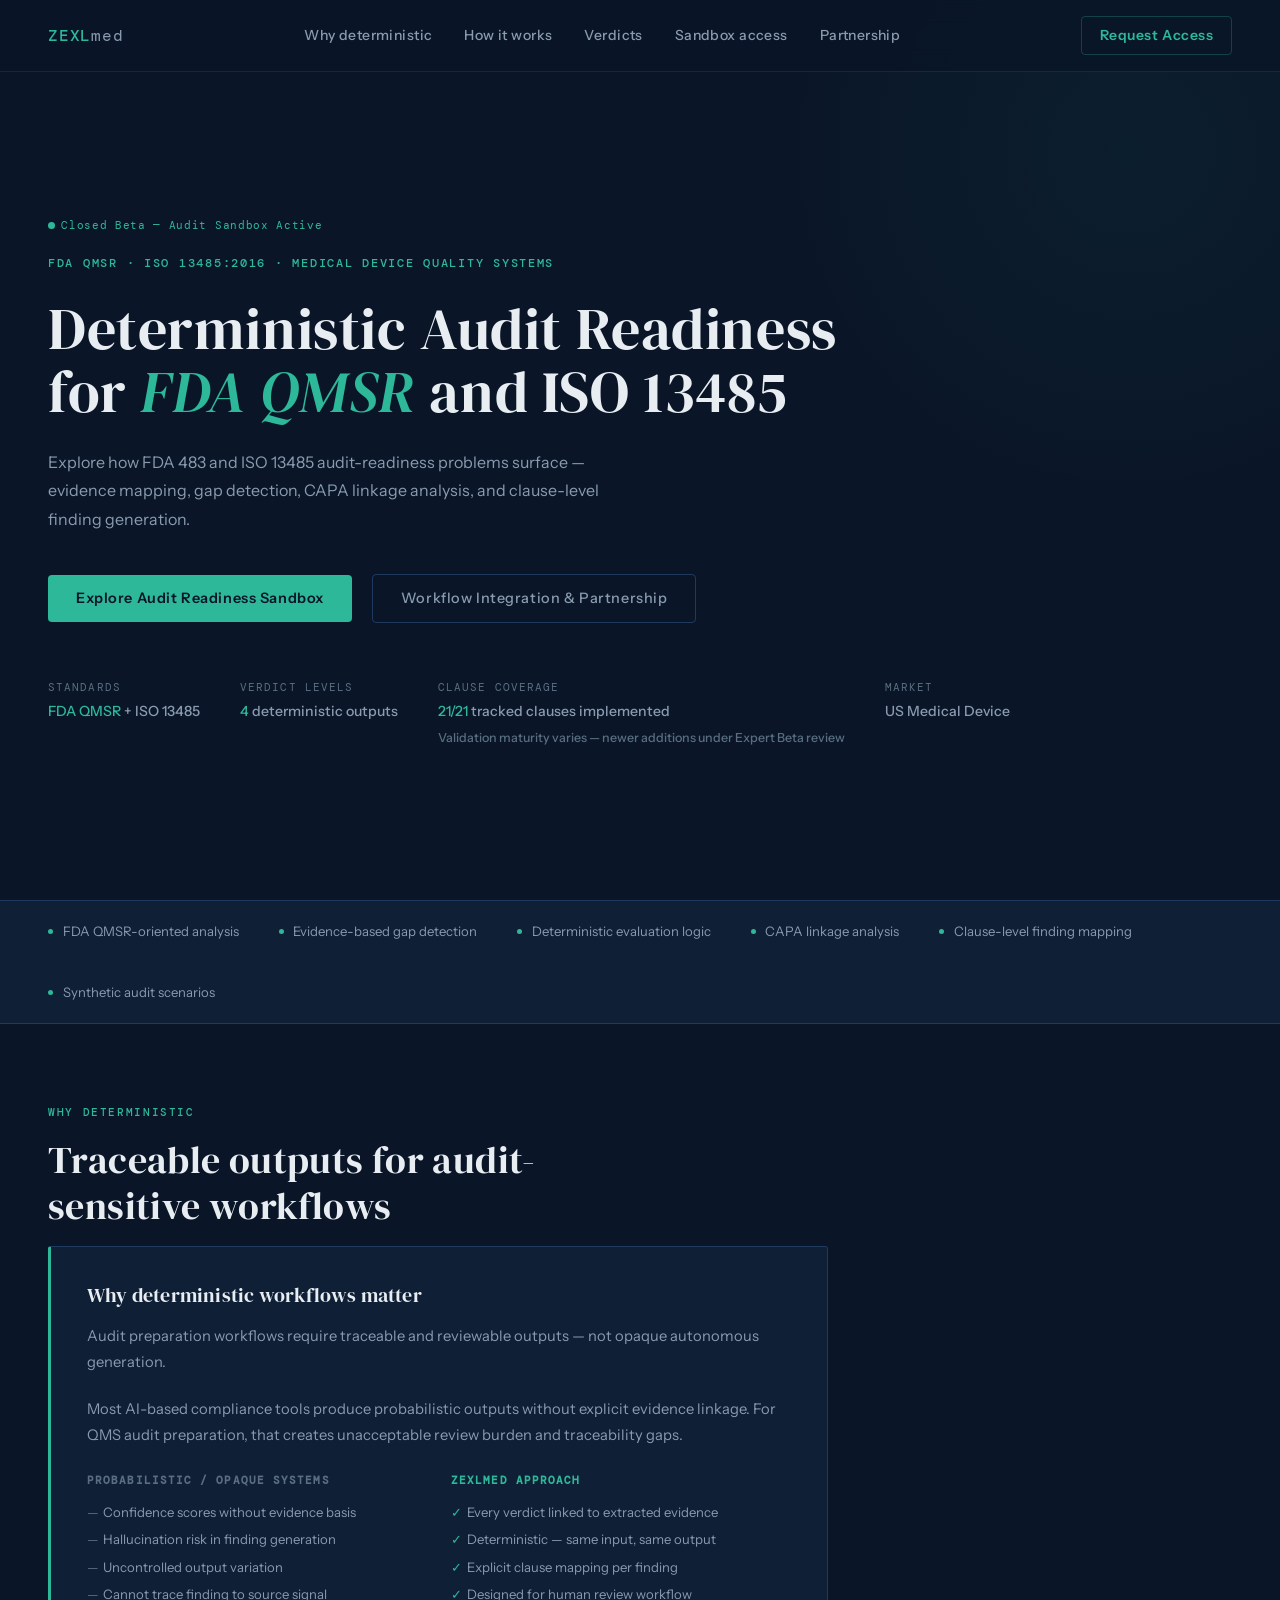
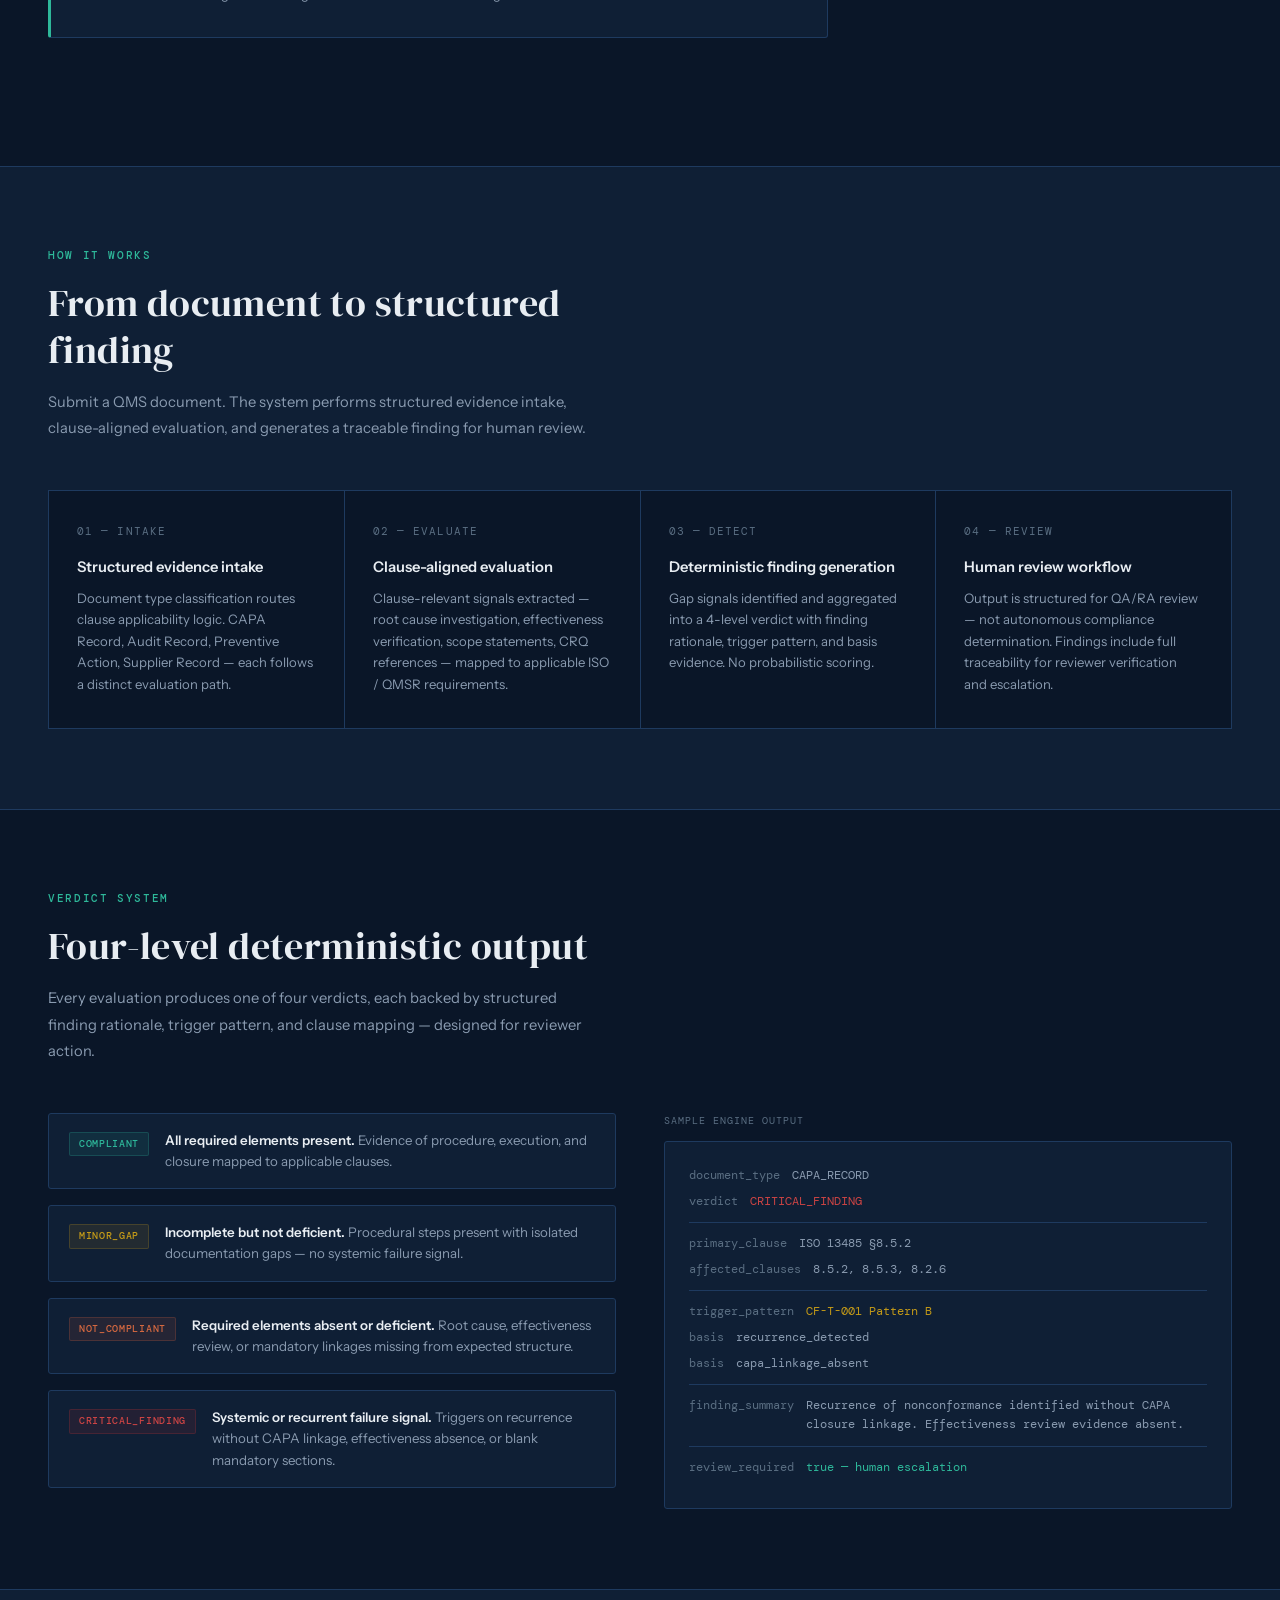
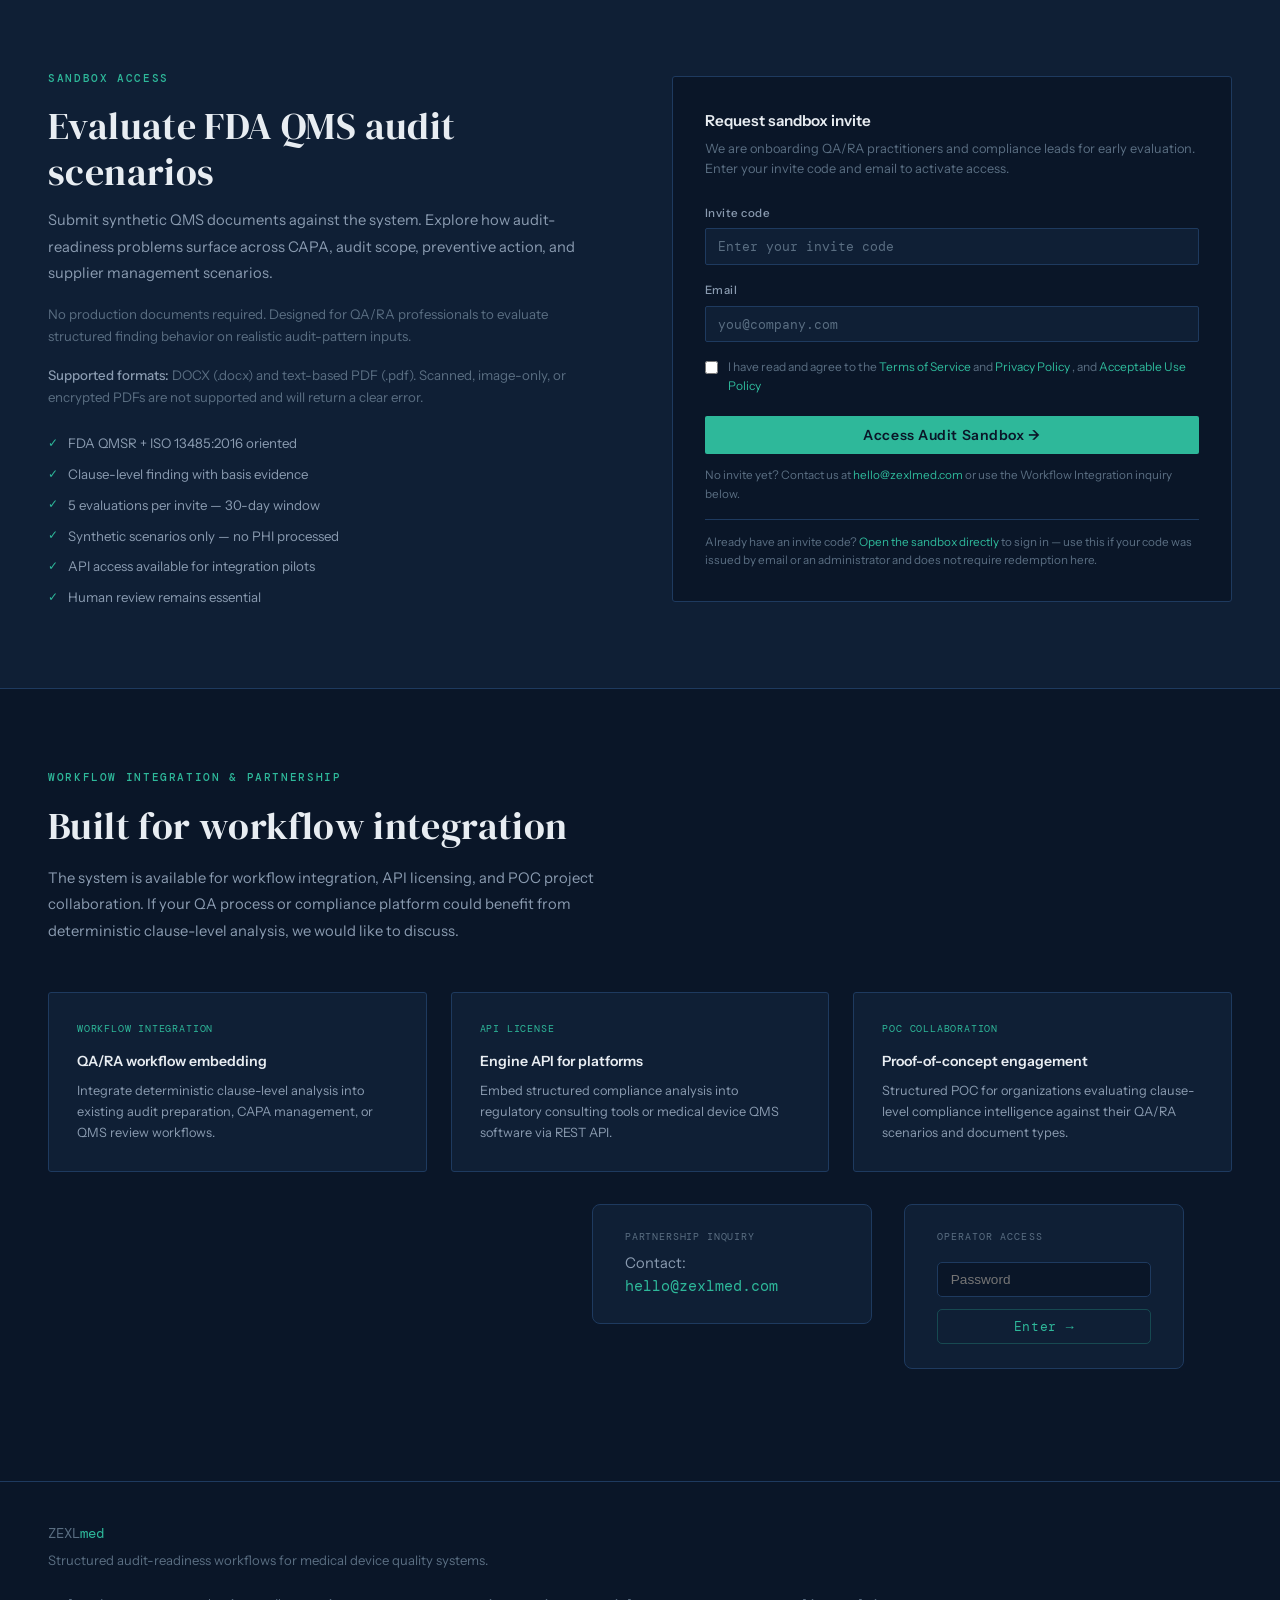
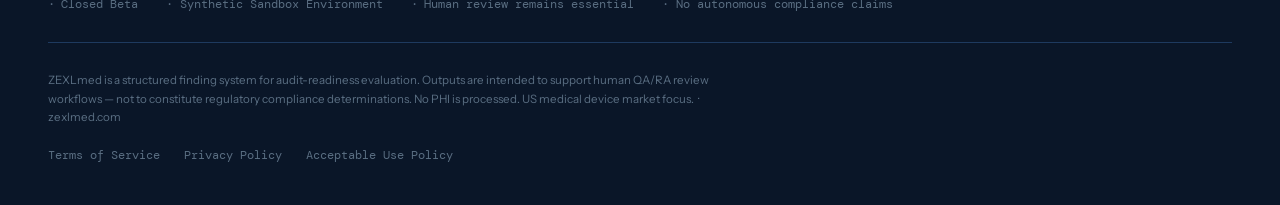
==== commit a0e22113: "sync: update from zexl-med-core — 21/21 coverage disclosure, DOCX/PDF format note" ====
--- a/index.html
+++ b/index.html
@@ -190,7 +190,8 @@
     </div>
     <div class="hero-meta-item">
       <span class="hero-meta-label">Clause coverage</span>
-      <span class="hero-meta-val"><span class="hl">13/21</span> active clauses</span>
+      <span class="hero-meta-val"><span class="hl">21/21</span> tracked clauses implemented</span>
+      <span class="hero-meta-val" style="font-size:0.78rem;line-height:1.45;margin-top:0.25rem;color:var(--text-muted)">Validation maturity varies — newer additions under Expert Beta review</span>
     </div>
     <div class="hero-meta-item">
       <span class="hero-meta-label">Market</span>
@@ -317,6 +318,7 @@
       <h2 class="section-title" style="margin-bottom:0.75rem">Evaluate FDA QMS audit scenarios</h2>
       <p style="font-size:0.92rem;color:var(--text-secondary);line-height:1.8;margin-bottom:1rem">Submit synthetic QMS documents against the system. Explore how audit-readiness problems surface across CAPA, audit scope, preventive action, and supplier management scenarios.</p>
       <p style="font-size:0.83rem;color:var(--text-muted);line-height:1.7">No production documents required. Designed for QA/RA professionals to evaluate structured finding behavior on realistic audit-pattern inputs.</p>
+      <p style="font-size:0.83rem;color:var(--text-muted);line-height:1.7;margin-top:1rem"><strong style="color:var(--text-secondary);font-weight:500">Supported formats:</strong> DOCX (.docx) and text-based PDF (.pdf). Scanned, image-only, or encrypted PDFs are not supported and will return a clear error.</p>
       <div class="access-badges">
         <div class="access-badge">FDA QMSR + ISO 13485:2016 oriented</div>
         <div class="access-badge">Clause-level finding with basis evidence</div>
